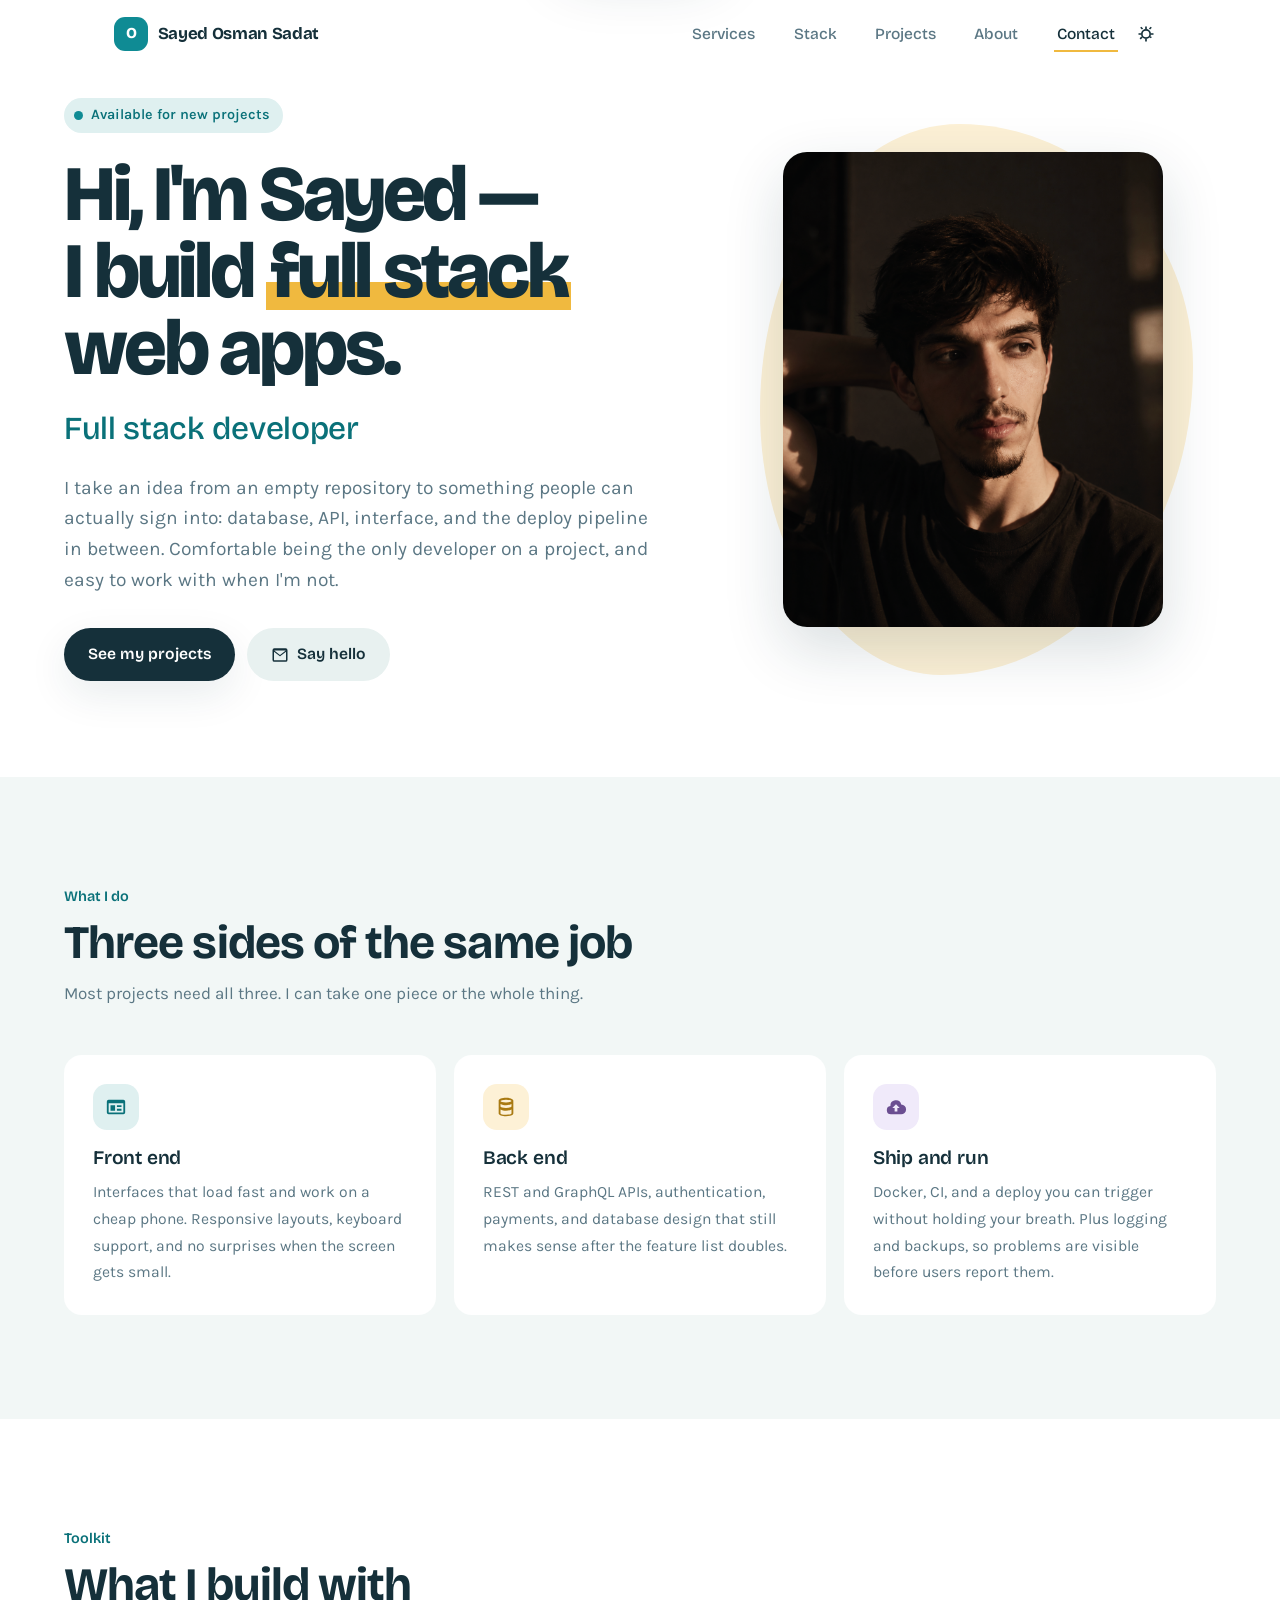
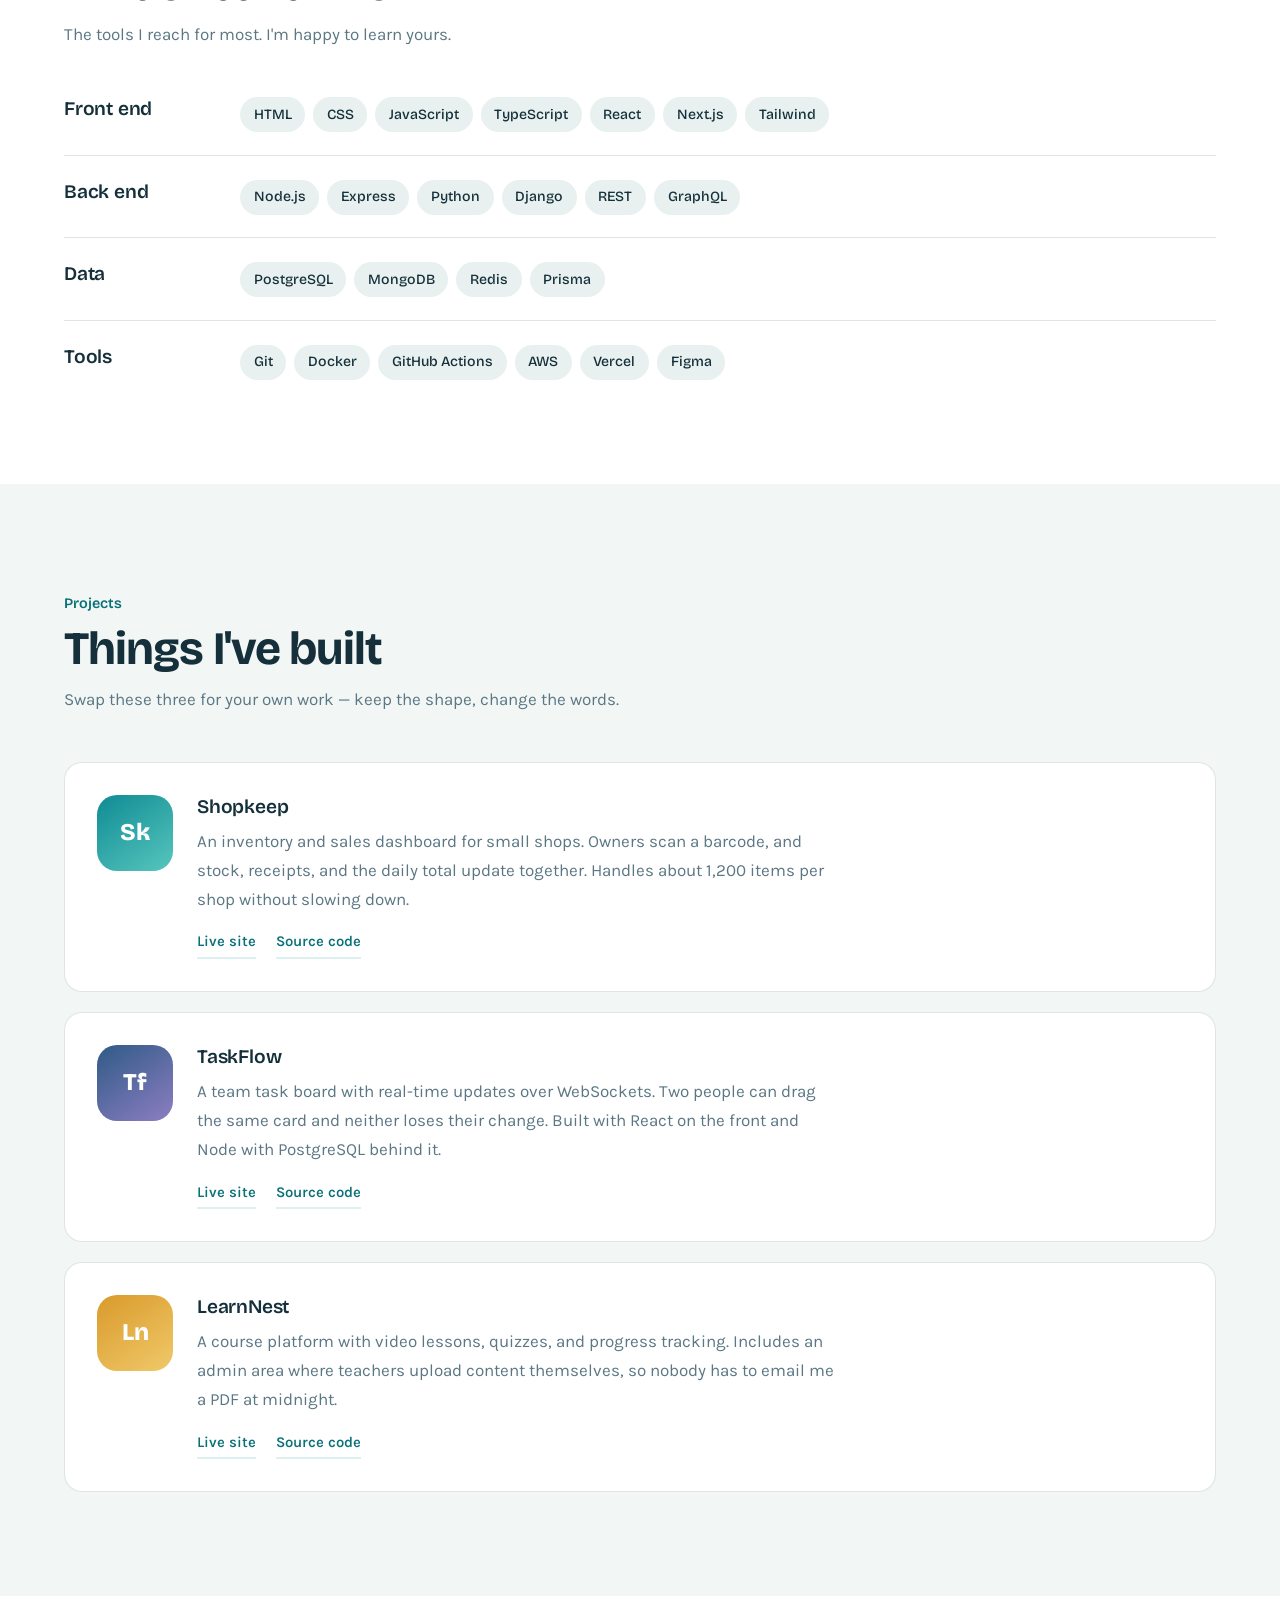
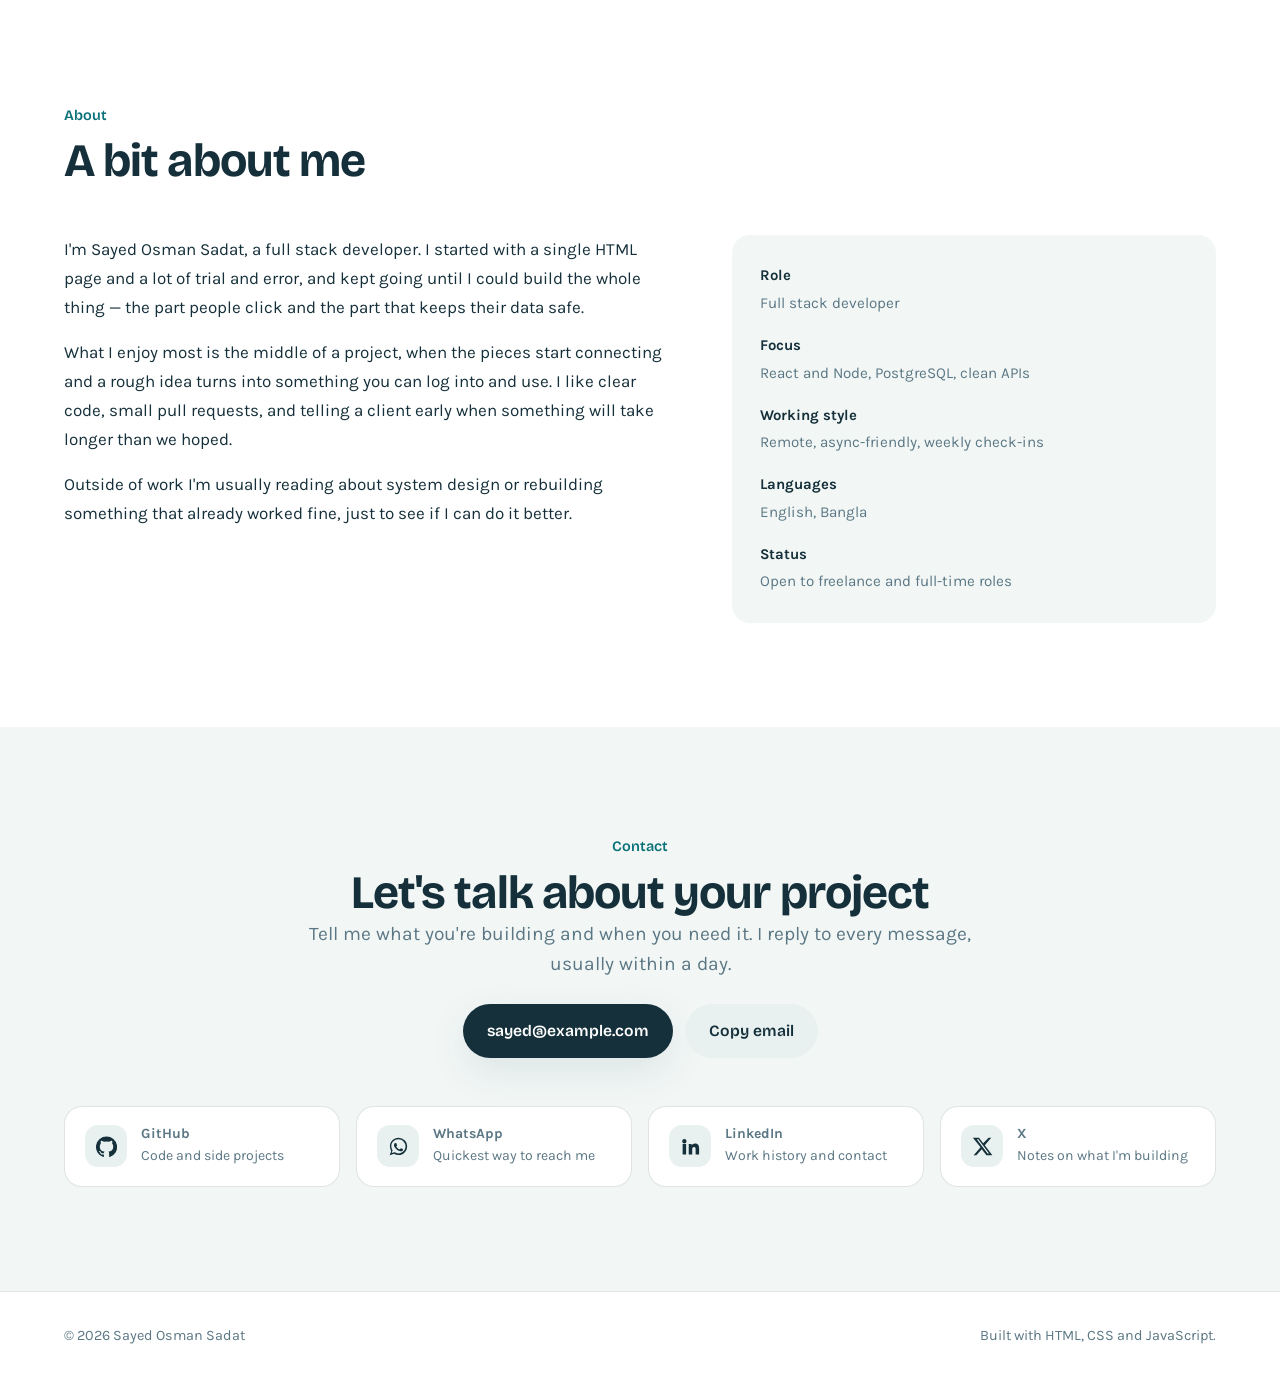
==== index.html @ edcd070e "Add files via upload" ====
<!DOCTYPE html>
<html lang="en">
<head>
<meta charset="utf-8">
<meta name="viewport" content="width=device-width, initial-scale=1, viewport-fit=cover">
<title>Sayed Osman Sadat — Full stack developer</title>
<meta name="description" content="Full stack developer building web apps end to end, from database to interface.">
<link rel="preconnect" href="https://fonts.googleapis.com">
<link rel="preconnect" href="https://fonts.gstatic.com" crossorigin>
<link href="https://fonts.googleapis.com/css2?family=Bricolage+Grotesque:opsz,wght@12..96,500;12..96,600;12..96,700;12..96,800&family=Karla:wght@400;500;600;700&display=swap" rel="stylesheet">
<link rel="stylesheet" href="main.css">
</head>
<body>

<a class="skip-link" href="#main">Skip to content</a>

<header id="site-header">
  <div class="bar">
    <a class="logo" href="#top">
      <span class="logo-mark" aria-hidden="true"> O </span>
      Sayed Osman Sadat
    </a>

    <div class="bar-right">
      <nav aria-label="Main">
        <ul class="nav-list" id="nav-list">
          <li><a href="#services">Services</a></li>
          <li><a href="#stack">Stack</a></li>
          <li><a href="#projects">Projects</a></li>
          <li><a href="#about">About</a></li>
          <li><a href="#contact">Contact</a></li>
        </ul>
      </nav>

      <button class="icon-btn" id="theme-btn" aria-label="Switch to dark mode" title="Switch theme">
        <svg viewBox="0 0 24 24" aria-hidden="true" id="theme-icon"><path d="M12 18a6 6 0 1 1 0-12 6 6 0 0 1 0 12Zm0-2a4 4 0 1 0 0-8 4 4 0 0 0 0 8Zm-1-13h2v3h-2V3Zm0 15h2v3h-2v-3ZM3 11h3v2H3v-2Zm15 0h3v2h-3v-2ZM5.0 4.6l1.4-1.4 2.1 2.1-1.4 1.4-2.1-2.1Zm10.5 10.5 1.4-1.4 2.1 2.1-1.4 1.4-2.1-2.1Zm2.1-11.9L19 4.6l-2.1 2.1-1.4-1.4 2.1-2.1ZM6.4 15.1l1.4 1.4-2.1 2.1-1.4-1.4 2.1-2.1Z"/></svg>
      </button>

      <button class="icon-btn nav-toggle" aria-expanded="false" aria-controls="nav-list" aria-label="Open menu">
        <span></span><span></span><span></span>
      </button>
    </div>
  </div>
</header>

<main id="main">

  <!-- Hero -->
  <section class="hero" id="top">
    <div class="hero-grid">
      <div>
        <p class="badge"><span class="pulse" aria-hidden="true"></span> Available for new projects</p>

        <h1>Hi, I'm Sayed —<br>I build <span class="underline">full stack</span> web apps.</h1>
        <p class="role">Full stack developer</p>

        <p class="lede">I take an idea from an empty repository to something people can actually sign into: database, API, interface, and the deploy pipeline in between. Comfortable being the only developer on a project, and easy to work with when I'm not.</p>

        <div class="hero-actions">
          <a class="btn btn-solid" href="#projects">See my projects</a>
          <a class="btn btn-soft" href="mailto:sayed@example.com">
            <svg viewBox="0 0 24 24" aria-hidden="true"><path d="M2 5.5A2.5 2.5 0 0 1 4.5 3h15A2.5 2.5 0 0 1 22 5.5v13a2.5 2.5 0 0 1-2.5 2.5h-15A2.5 2.5 0 0 1 2 18.5v-13Zm2.3.5 7.7 5.9L19.7 6H4.3ZM20 7.6l-7.4 5.7a1 1 0 0 1-1.2 0L4 7.6V18.5c0 .28.22.5.5.5h15a.5.5 0 0 0 .5-.5V7.6Z"/></svg>
            Say hello
          </a>
        </div>

      </div>

      <div class="photo-slot">
        <div class="photo-frame">
          <img id="photo-img"  alt="Sayed Osman Sadat" src="IMG_20260812_203601.png">
          <div class="photo-empty" id="photo-empty">
            <svg viewBox="0 0 24 24" aria-hidden="true"><path d="M9 3h6l1.2 2H20a2 2 0 0 1 2 2v11a2 2 0 0 1-2 2H4a2 2 0 0 1-2-2V7a2 2 0 0 1 2-2h3.8L9 3Zm3 5a5 5 0 1 0 0 10 5 5 0 0 0 0-10Zm0 2a3 3 0 1 1 0 6 3 3 0 0 1 0-6Z"/></svg>
            <button class="btn-mini" id="photo-pick" type="button">Try a photo</button>
          </div>
          <input type="file" id="photo-input" accept="image/*">
        </div>
      </div>
    </div>
  </section>

  <!-- Services -->
  <section class="section section-tint" id="services">
    <div class="section-head">
      <span class="label">What I do</span>
      <h2>Three sides of the same job</h2>
      <p>Most projects need all three. I can take one piece or the whole thing.</p>
    </div>

    <div class="wrap cards">
      <article class="card">
        <div class="card-icon i-teal" aria-hidden="true">
          <svg viewBox="0 0 24 24"><path d="M4 4h16a2 2 0 0 1 2 2v12a2 2 0 0 1-2 2H4a2 2 0 0 1-2-2V6a2 2 0 0 1 2-2Zm0 4v10h16V8H4Zm2 2h5v6H6v-6Zm7 0h5v2h-5v-2Zm0 4h5v2h-5v-2Z"/></svg>
        </div>
        <h3>Front end</h3>
        <p>Interfaces that load fast and work on a cheap phone. Responsive layouts, keyboard support, and no surprises when the screen gets small.</p>
      </article>

      <article class="card">
        <div class="card-icon i-sun" aria-hidden="true">
          <svg viewBox="0 0 24 24"><path d="M12 2c4.4 0 8 1.34 8 3v14c0 1.66-3.6 3-8 3s-8-1.34-8-3V5c0-1.66 3.6-3 8-3Zm6 6.6c-1.6.86-3.9 1.4-6 1.4s-4.4-.54-6-1.4v2.9c0 .55 2.4 1.5 6 1.5s6-.95 6-1.5V8.6Zm0 6c-1.6.86-3.9 1.4-6 1.4s-4.4-.54-6-1.4V19c0 .55 2.4 1.5 6 1.5s6-.95 6-1.5v-4.4ZM12 4C8.4 4 6 4.95 6 5.5S8.4 7 12 7s6-.95 6-1.5S15.6 4 12 4Z"/></svg>
        </div>
        <h3>Back end</h3>
        <p>REST and GraphQL APIs, authentication, payments, and database design that still makes sense after the feature list doubles.</p>
      </article>

      <article class="card">
        <div class="card-icon i-lilac" aria-hidden="true">
          <svg viewBox="0 0 24 24"><path d="M6.5 20a4.5 4.5 0 0 1-.6-8.96A6 6 0 0 1 17.7 9.2 4.4 4.4 0 0 1 17.5 20h-11Zm5.5-11-4 4h2.5v4h3v-4H16l-4-4Z"/></svg>
        </div>
        <h3>Ship and run</h3>
        <p>Docker, CI, and a deploy you can trigger without holding your breath. Plus logging and backups, so problems are visible before users report them.</p>
      </article>
    </div>
  </section>

  <!-- Stack -->
  <section class="section" id="stack">
    <div class="section-head">
      <span class="label">Toolkit</span>
      <h2>What I build with</h2>
      <p>The tools I reach for most. I'm happy to learn yours.</p>
    </div>

    <div class="stack">
      <div class="stack-row">
        <h3>Front end</h3>
        <ul class="chips">
          <li class="chip">HTML</li><li class="chip">CSS</li><li class="chip">JavaScript</li>
          <li class="chip">TypeScript</li><li class="chip">React</li><li class="chip">Next.js</li>
          <li class="chip">Tailwind</li>
        </ul>
      </div>
      <div class="stack-row">
        <h3>Back end</h3>
        <ul class="chips">
          <li class="chip">Node.js</li><li class="chip">Express</li><li class="chip">Python</li>
          <li class="chip">Django</li><li class="chip">REST</li><li class="chip">GraphQL</li>
        </ul>
      </div>
      <div class="stack-row">
        <h3>Data</h3>
        <ul class="chips">
          <li class="chip">PostgreSQL</li><li class="chip">MongoDB</li><li class="chip">Redis</li>
          <li class="chip">Prisma</li>
        </ul>
      </div>
      <div class="stack-row">
        <h3>Tools</h3>
        <ul class="chips">
          <li class="chip">Git</li><li class="chip">Docker</li><li class="chip">GitHub Actions</li>
          <li class="chip">AWS</li><li class="chip">Vercel</li><li class="chip">Figma</li>
        </ul>
      </div>
    </div>
  </section>

  <!-- Projects -->
  <section class="section section-tint" id="projects">
    <div class="section-head">
      <span class="label">Projects</span>
      <h2>Things I've built</h2>
      <p>Swap these three for your own work — keep the shape, change the words.</p>
    </div>

    <div class="projects">
      <article class="project">
        <div class="project-mark m-1" aria-hidden="true">Sk</div>
        <div>
          <h3>Shopkeep</h3>
          <p>An inventory and sales dashboard for small shops. Owners scan a barcode, and stock, receipts, and the daily total update together. Handles about 1,200 items per shop without slowing down.</p>
          <div class="project-links">
            <a href="#">Live site</a>
            <a href="#">Source code</a>
          </div>
        </div>
      </article>

      <article class="project">
        <div class="project-mark m-2" aria-hidden="true">Tf</div>
        <div>
          <h3>TaskFlow</h3>
          <p>A team task board with real-time updates over WebSockets. Two people can drag the same card and neither loses their change. Built with React on the front and Node with PostgreSQL behind it.</p>
          <div class="project-links">
            <a href="#">Live site</a>
            <a href="#">Source code</a>
          </div>
        </div>
      </article>

      <article class="project">
        <div class="project-mark m-3" aria-hidden="true">Ln</div>
        <div>
          <h3>LearnNest</h3>
          <p>A course platform with video lessons, quizzes, and progress tracking. Includes an admin area where teachers upload content themselves, so nobody has to email me a PDF at midnight.</p>
          <div class="project-links">
            <a href="#">Live site</a>
            <a href="#">Source code</a>
          </div>
        </div>
      </article>
    </div>
  </section>

  <!-- About -->
  <section class="section" id="about">
    <div class="section-head">
      <span class="label">About</span>
      <h2>A bit about me</h2>
    </div>

    <div class="about-grid">
      <div class="about-text">
        <p>I'm Sayed Osman Sadat, a full stack developer. I started with a single HTML page and a lot of trial and error, and kept going until I could build the whole thing — the part people click and the part that keeps their data safe.</p>
        <p>What I enjoy most is the middle of a project, when the pieces start connecting and a rough idea turns into something you can log into and use. I like clear code, small pull requests, and telling a client early when something will take longer than we hoped.</p>
        <p>Outside of work I'm usually reading about system design or rebuilding something that already worked fine, just to see if I can do it better.</p>
      </div>

      <dl class="facts">
        <div class="fact"><dt>Role</dt><dd>Full stack developer</dd></div>
        <div class="fact"><dt>Focus</dt><dd>React and Node, PostgreSQL, clean APIs</dd></div>
        <div class="fact"><dt>Working style</dt><dd>Remote, async-friendly, weekly check-ins</dd></div>
        <div class="fact"><dt>Languages</dt><dd>English, Bangla</dd></div>
        <div class="fact"><dt>Status</dt><dd>Open to freelance and full-time roles</dd></div>
      </dl>
    </div>
  </section>

  <!-- Contact -->
  <section class="section section-tint" id="contact">
    <div class="contact-head">
      <span class="label">Contact</span>
      <h2>Let's talk about your project</h2>
      <p class="lede">Tell me what you're building and when you need it. I reply to every message, usually within a day.</p>
      <div class="mail-row">
        <a class="btn btn-solid" href="mailto:sayed@example.com">sayed@example.com</a>
        <button class="btn btn-soft" id="copy-mail" type="button" data-mail="sayed@example.com">Copy email</button>
      </div>
    </div>

    <div class="links">
      <a class="link-card" href="https://github.com/your-username">
        <span class="ico" aria-hidden="true">
          <svg viewBox="0 0 24 24"><path d="M12 .5a12 12 0 0 0-3.79 23.4c.6.1.82-.26.82-.58v-2.2c-3.34.73-4.04-1.42-4.04-1.42-.55-1.4-1.34-1.77-1.34-1.77-1.09-.75.08-.73.08-.73 1.2.08 1.84 1.24 1.84 1.24 1.07 1.84 2.81 1.3 3.5 1 .1-.78.42-1.31.76-1.61-2.67-.3-5.47-1.34-5.47-5.96 0-1.31.47-2.39 1.24-3.23-.13-.3-.54-1.53.12-3.18 0 0 1-.32 3.3 1.23a11.4 11.4 0 0 1 6 0c2.29-1.55 3.3-1.23 3.3-1.23.66 1.65.25 2.88.12 3.18.77.84 1.23 1.92 1.23 3.23 0 4.63-2.8 5.65-5.48 5.95.43.37.82 1.1.82 2.22v3.29c0 .32.21.7.83.58A12 12 0 0 0 12 .5Z"/></svg>
        </span>
        <span><strong>GitHub</strong><span>Code and side projects</span></span>
      </a>

      <a class="link-card" href="https://wa.me/8801000000000">
        <span class="ico" aria-hidden="true">
          <svg viewBox="0 0 24 24"><path d="M12.04 2C6.6 2 2.2 6.4 2.2 11.83c0 1.94.53 3.75 1.45 5.31L2 22l4.99-1.6a9.9 9.9 0 0 0 5.05 1.38h.01c5.43 0 9.84-4.4 9.84-9.83 0-2.63-1.03-5.1-2.89-6.96A9.78 9.78 0 0 0 12.04 2Zm0 1.8c2.14 0 4.15.84 5.67 2.35a7.96 7.96 0 0 1 2.35 5.68c0 4.45-3.62 8.06-8.07 8.06a8.1 8.1 0 0 1-4.3-1.24l-.31-.19-3.16 1.01 1.03-3.08-.2-.32a8 8 0 0 1-1.25-4.24c0-4.45 3.62-8.03 8.24-8.03Zm-3.6 4.3c-.17 0-.44.06-.68.31-.23.25-.9.88-.9 2.13s.92 2.47 1.05 2.64c.13.17 1.8 2.75 4.38 3.76 2.14.84 2.58.67 3.04.63.46-.04 1.5-.61 1.71-1.2.21-.59.21-1.1.15-1.2-.06-.11-.23-.17-.48-.3-.25-.12-1.5-.74-1.73-.82-.23-.09-.4-.13-.57.12-.17.25-.65.82-.8.99-.14.17-.29.19-.54.06-.25-.12-1.07-.39-2.03-1.25-.75-.67-1.26-1.5-1.4-1.75-.15-.25-.02-.38.11-.5.11-.11.25-.29.38-.44.12-.15.16-.25.25-.42.08-.17.04-.31-.02-.44-.06-.12-.56-1.37-.77-1.87-.2-.49-.4-.42-.55-.43h-.6Z"/></svg>
        </span>
        <span><strong>WhatsApp</strong><span>Quickest way to reach me</span></span>
      </a>

      <a class="link-card" href="https://linkedin.com/in/your-username">
        <span class="ico" aria-hidden="true">
          <svg viewBox="0 0 24 24"><path d="M4.98 3.5a2.5 2.5 0 1 1 0 5 2.5 2.5 0 0 1 0-5ZM3 9h4v12H3V9Zm6.5 0h3.8v1.64h.05a4.17 4.17 0 0 1 3.75-2.06c4 0 4.74 2.63 4.74 6.05V21h-4v-5.4c0-1.29-.02-2.95-1.8-2.95-1.8 0-2.07 1.4-2.07 2.85V21h-4V9Z"/></svg>
        </span>
        <span><strong>LinkedIn</strong><span>Work history and contact</span></span>
      </a>

      <a class="link-card" href="https://x.com/your-username">
        <span class="ico" aria-hidden="true">
          <svg viewBox="0 0 24 24"><path d="M18.9 2H22l-7.4 8.45L23.3 22h-6.8l-5.32-6.96L4.98 22H1.86l7.92-9.05L1 2h6.97l4.81 6.36L18.9 2Zm-1.1 18.1h1.72L7.28 3.8H5.44l12.36 16.3Z"/></svg>
        </span>
        <span><strong>X</strong><span>Notes on what I'm building</span></span>
      </a>
    </div>
  </section>

</main>

<footer>
  <div class="foot-inner">
    <p>© <span id="year">2026</span> Sayed Osman Sadat</p>
    <p>Built with HTML, CSS and JavaScript.</p>
  </div>
</footer>

<script>
(function () {
  'use strict';

  /* Year */
  document.getElementById('year').textContent = new Date().getFullYear();

  /* Mobile menu */
  var toggle = document.querySelector('.nav-toggle');
  var list = document.getElementById('nav-list');

  toggle.addEventListener('click', function () {
    var open = list.classList.toggle('is-open');
    toggle.setAttribute('aria-expanded', String(open));
    toggle.setAttribute('aria-label', open ? 'Close menu' : 'Open menu');
  });

  list.addEventListener('click', function (e) {
    if (e.target.closest('a')) {
      list.classList.remove('is-open');
      toggle.setAttribute('aria-expanded', 'false');
      toggle.setAttribute('aria-label', 'Open menu');
    }
  });

  /* Header shadow on scroll */
  var header = document.getElementById('site-header');
  var onScroll = function () {
    header.classList.toggle('is-stuck', window.scrollY > 10);
  };
  onScroll();
  window.addEventListener('scroll', onScroll, { passive: true });

  /* Highlight the section in view */
  var links = Array.prototype.slice.call(list.querySelectorAll('a'));
  var targets = links
    .map(function (a) { return document.querySelector(a.getAttribute('href')); })
    .filter(Boolean);

  if ('IntersectionObserver' in window) {
    var io = new IntersectionObserver(function (entries) {
      entries.forEach(function (entry) {
        if (!entry.isIntersecting) return;
        links.forEach(function (a) {
          if (a.getAttribute('href') === '#' + entry.target.id) {
            a.setAttribute('aria-current', 'true');
          } else {
            a.removeAttribute('aria-current');
          }
        });
      });
    }, { rootMargin: '-45% 0px -50% 0px' });
    targets.forEach(function (t) { io.observe(t); });
  }

  /* Light / dark toggle */
  var themeBtn = document.getElementById('theme-btn');
  var sunPath = document.querySelector('#theme-icon path').getAttribute('d');
  var moonPath = 'M12.3 22a10 10 0 0 1-1.1-19.94c.85-.1 1.4.9.92 1.6a7.5 7.5 0 0 0 9.5 11.02c.77-.36 1.6.33 1.34 1.14A10 10 0 0 1 12.3 22Z';

  function paint(mode) {
    document.documentElement.setAttribute('data-theme', mode);
    var dark = mode === 'dark';
    document.querySelector('#theme-icon path').setAttribute('d', dark ? moonPath : sunPath);
    themeBtn.setAttribute('aria-label', dark ? 'Switch to light mode' : 'Switch to dark mode');
  }

  var saved = null;
  try { saved = localStorage.getItem('theme'); } catch (err) { saved = null; }
  var startsDark = saved
    ? saved === 'dark'
    : window.matchMedia('(prefers-color-scheme: dark)').matches;
  paint(startsDark ? 'dark' : 'light');

  themeBtn.addEventListener('click', function () {
    var next = document.documentElement.getAttribute('data-theme') === 'dark' ? 'light' : 'dark';
    paint(next);
    try { localStorage.setItem('theme', next); } catch (err) {}
  });

  /* Photo preview — lets you see your own picture in place before you swap the file in */
  var pick = document.getElementById('photo-pick');
  var input = document.getElementById('photo-input');
  var img = document.getElementById('photo-img');
  var empty = document.getElementById('photo-empty');

  pick.addEventListener('click', function () { input.click(); });

  input.addEventListener('change', function () {
    var file = input.files && input.files[0];
    if (!file) return;
    var reader = new FileReader();
    reader.onload = function () {
      img.src = reader.result;
      img.hidden = false;
      empty.hidden = true;
    };
    reader.readAsDataURL(file);
  });

  if (img.getAttribute('src')) {
    img.hidden = false;
    empty.hidden = true;
  }

  /* Copy email */
  var copyBtn = document.getElementById('copy-mail');
  copyBtn.addEventListener('click', function () {
    var mail = copyBtn.dataset.mail;
    var done = function () {
      copyBtn.textContent = 'Copied';
      setTimeout(function () { copyBtn.textContent = 'Copy email'; }, 1800);
    };
    if (navigator.clipboard && navigator.clipboard.writeText) {
      navigator.clipboard.writeText(mail).then(done, function () {
        copyBtn.textContent = 'Press and hold to copy';
      });
    } else {
      copyBtn.textContent = mail;
    }
  });
})();
</script>

</body>
</html>
---- main.css ----
/* ==========================================================================
   Sayed Osman Sadat — portfolio stylesheet
   Clean, friendly, light-first. Teal + sun-yellow on soft mint paper.
   ========================================================================== */

/* --- Tokens ------------------------------------------------------------- */

:root {
  box-sizing: border-box;
  padding-top: env(safe-area-inset-top, 0px);
  padding-bottom: env(safe-area-inset-bottom, 0px);
  color-scheme: light;

  --paper: #ffffff;
  --surface: #f2f7f6;
  --surface-2: #e8f1f0;
  --ink: #15303a;
  --ink-soft: #5b7784;
  --teal: #0f8b94;
  --teal-strong: #0a7179;
  --teal-tint: #dff0f0;
  --sun: #f0b93f;
  --sun-tint: #fdf1d6;
  --lilac: #c9b3e6;
  --lilac-tint: #f0eafa;
  --line: rgba(21, 48, 58, 0.13);
  --shadow: 0 14px 40px rgba(16, 50, 62, 0.09);
  --shadow-lift: 0 22px 60px rgba(16, 50, 62, 0.16);
  --radius: 18px;

  --step-0: 1.0625rem;
  --step-1: 1.2rem;
  --step-2: clamp(1.45rem, 1.15rem + 1.3vw, 2rem);
  --step-3: clamp(1.9rem, 1.4rem + 2.4vw, 2.9rem);
  --step-4: clamp(2.6rem, 1.7rem + 5vw, 4.9rem);

  --gutter: clamp(1.15rem, 5vw, 4.5rem);
  --max: 1180px;
}

@media (prefers-color-scheme: dark) {
  :root:not([data-theme="light"]) {
    color-scheme: dark;
    --paper: #0f1e25;
    --surface: #14272f;
    --surface-2: #1a323c;
    --ink: #e9f2f3;
    --ink-soft: #9cb4bd;
    --teal: #4ec5cb;
    --teal-strong: #76d7db;
    --teal-tint: rgba(78, 197, 203, 0.14);
    --sun: #f2c65e;
    --sun-tint: rgba(242, 198, 94, 0.14);
    --lilac: #cbb5e8;
    --lilac-tint: rgba(203, 181, 232, 0.14);
    --line: rgba(233, 242, 243, 0.15);
    --shadow: 0 14px 40px rgba(0, 0, 0, 0.4);
    --shadow-lift: 0 22px 60px rgba(0, 0, 0, 0.5);
  }
}

:root[data-theme="dark"] {
  color-scheme: dark;
  --paper: #0f1e25;
  --surface: #14272f;
  --surface-2: #1a323c;
  --ink: #e9f2f3;
  --ink-soft: #9cb4bd;
  --teal: #4ec5cb;
  --teal-strong: #76d7db;
  --teal-tint: rgba(78, 197, 203, 0.14);
  --sun: #f2c65e;
  --sun-tint: rgba(242, 198, 94, 0.14);
  --lilac: #cbb5e8;
  --lilac-tint: rgba(203, 181, 232, 0.14);
  --line: rgba(233, 242, 243, 0.15);
  --shadow: 0 14px 40px rgba(0, 0, 0, 0.4);
  --shadow-lift: 0 22px 60px rgba(0, 0, 0, 0.5);
}

/* --- Base --------------------------------------------------------------- */

*, *::before, *::after { margin: 0; padding: 0; box-sizing: inherit; }

html {
  scroll-behavior: smooth;
  scroll-padding-top: calc(6rem + env(safe-area-inset-top, 0px));
  -webkit-text-size-adjust: 100%;
}

body {
  min-height: 100%;
  overflow-x: hidden;
  background: var(--paper);
  color: var(--ink);
  font-family: "Karla", system-ui, -apple-system, "Segoe UI", sans-serif;
  font-size: var(--step-0);
  line-height: 1.7;
  -webkit-font-smoothing: antialiased;
}

img { max-width: 100%; display: block; }
a { color: inherit; text-decoration: none; }
ul, ol { list-style: none; }
button { font: inherit; color: inherit; background: none; border: none; cursor: pointer; }

:focus-visible {
  outline: 3px solid var(--teal);
  outline-offset: 3px;
  border-radius: 6px;
}

h1, h2, h3, .logo, .btn, .chip, .nav-list, .stat-num, .label {
  font-family: "Bricolage Grotesque", system-ui, sans-serif;
}

h2 {
  font-size: var(--step-3);
  font-weight: 700;
  line-height: 1.1;
  letter-spacing: -0.02em;
}

h3 {
  font-size: var(--step-1);
  font-weight: 600;
  line-height: 1.3;
  letter-spacing: -0.01em;
}

p { max-width: 64ch; }

.lede { font-size: var(--step-1); color: var(--ink-soft); line-height: 1.6; }

.wrap { max-width: var(--max); margin-inline: auto; }

.skip-link {
  position: absolute;
  left: 50%;
  top: 0.5rem;
  transform: translate(-50%, -200%);
  z-index: 200;
  background: var(--paper);
  padding: 0.7rem 1.2rem;
  border-radius: 999px;
  box-shadow: var(--shadow-lift);
  font-weight: 600;
}
.skip-link:focus-visible { transform: translate(-50%, 0); }

/* --- Header ------------------------------------------------------------- */

header {
  position: sticky;
  top: 0;
  z-index: 100;
  background: color-mix(in srgb, var(--paper) 88%, transparent);
  backdrop-filter: blur(12px);
  -webkit-backdrop-filter: blur(12px);
  border-bottom: 1px solid transparent;
  transition: border-color 0.3s ease, box-shadow 0.3s ease;
  padding-top: env(safe-area-inset-top, 0px);
}

header.is-stuck {
  border-bottom-color: var(--line);
  box-shadow: 0 6px 24px rgba(16, 50, 62, 0.06);
}

.bar {
  max-width: var(--max);
  margin-inline: auto;
  padding: 0.9rem var(--gutter);
  display: flex;
  align-items: center;
  justify-content: space-between;
  gap: 1rem;
}

.logo {
  display: inline-flex;
  align-items: center;
  gap: 0.6rem;
  font-weight: 700;
  font-size: 1.05rem;
  letter-spacing: -0.02em;
}

.logo-mark {
  width: 34px;
  height: 34px;
  border-radius: 11px;
  display: grid;
  place-items: center;
  background: var(--teal);
  color: #fff;
  font-weight: 800;
  font-size: 0.95rem;
}

.bar-right { display: flex; align-items: center; gap: 0.5rem; }

.nav-list {
  display: flex;
  align-items: center;
  gap: clamp(0.9rem, 2.5vw, 2rem);
  font-weight: 500;
  font-size: 0.97rem;
}

.nav-list a {
  padding: 0.4rem 0.2rem;
  color: var(--ink-soft);
  border-bottom: 2px solid transparent;
  transition: color 0.25s ease, border-color 0.25s ease;
}

.nav-list a:hover { color: var(--ink); }
.nav-list a[aria-current="true"] { color: var(--ink); border-bottom-color: var(--sun); }

.icon-btn {
  width: 40px;
  height: 40px;
  display: grid;
  place-items: center;
  border-radius: 12px;
  color: var(--ink);
  transition: background 0.25s ease;
}
.icon-btn:hover { background: var(--surface-2); }
.icon-btn svg { width: 20px; height: 20px; fill: currentColor; }

.nav-toggle { display: none; }
.nav-toggle span {
  display: block;
  width: 20px;
  height: 2px;
  border-radius: 2px;
  background: currentColor;
}
.nav-toggle span + span { margin-top: 5px; }

/* --- Hero --------------------------------------------------------------- */

.hero {
  padding: clamp(2.5rem, 7vw, 5.5rem) var(--gutter) clamp(3rem, 8vw, 6rem);
  margin-top: -60px;
}

.hero-grid {
  max-width: var(--max);
  margin-inline: auto;
  display: grid;
  grid-template-columns: minmax(0, 1.1fr) minmax(0, 0.9fr);
  gap: clamp(2rem, 6vw, 4.5rem);
  align-items: center;
}

.badge {
  display: inline-flex;
  align-items: center;
  gap: 0.5rem;
  padding: 0.35rem 0.85rem 0.35rem 0.6rem;
  border-radius: 999px;
  background: var(--teal-tint);
  color: var(--teal-strong);
  font-size: 0.9rem;
  font-weight: 600;
  margin-bottom: 1.4rem;
}

.pulse {
  width: 9px;
  height: 9px;
  border-radius: 50%;
  background: var(--teal);
  box-shadow: 0 0 0 0 color-mix(in srgb, var(--teal) 60%, transparent);
  animation: pulse 2.6s ease-out infinite;
}

@keyframes pulse {
  0%   { box-shadow: 0 0 0 0 color-mix(in srgb, var(--teal) 55%, transparent); }
  70%  { box-shadow: 0 0 0 9px rgba(0, 0, 0, 0); }
  100% { box-shadow: 0 0 0 0 rgba(0, 0, 0, 0); }
}

.hero h1 {
  font-size: var(--step-4);
  font-weight: 800;
  line-height: 0.98;
  letter-spacing: -0.04em;
  margin-bottom: 1rem;
}

.hero h1 .underline {
  background: linear-gradient(transparent 62%, var(--sun) 62%, var(--sun) 92%, transparent 92%);
  padding-inline: 0.05em;
}

.role {
  font-size: var(--step-2);
  font-weight: 500;
  color: var(--teal-strong);
  margin-bottom: 1rem;
  font-family: "Bricolage Grotesque", sans-serif;
  letter-spacing: -0.01em;
}

.hero-actions {
  display: flex;
  flex-wrap: wrap;
  gap: 0.75rem;
  margin-top: 2rem;
}

.btn {
  display: inline-flex;
  align-items: center;
  gap: 0.5rem;
  padding: 0.85rem 1.5rem;
  border-radius: 999px;
  font-weight: 600;
  font-size: 0.98rem;
  transition: transform 0.2s ease, background 0.25s ease, color 0.25s ease, box-shadow 0.25s ease;
}
.btn svg { width: 18px; height: 18px; fill: currentColor; }

.btn-solid {
  background: var(--ink);
  color: var(--paper);
  box-shadow: var(--shadow);
}
.btn-solid:hover { background: var(--teal-strong); color: #fff; transform: translateY(-2px); }

.btn-soft {
  background: var(--surface-2);
  color: var(--ink);
}
.btn-soft:hover { background: var(--sun-tint); transform: translateY(-2px); }

/* Photo */

.photo-slot { position: relative; justify-self: center; width: min(100%, 380px); }

.photo-slot::before {
  content: "";
  position: absolute;
  inset: -6% -8% -10% -6%;
  background: var(--sun-tint);
  border-radius: 46% 54% 58% 42% / 52% 44% 56% 48%;
  z-index: 0;
  animation: blob 16s ease-in-out infinite;
}

@keyframes blob {
  0%, 100% { border-radius: 46% 54% 58% 42% / 52% 44% 56% 48%; }
  50%      { border-radius: 58% 42% 44% 56% / 44% 56% 44% 56%; }
}

.photo-frame {
  position: relative;
  z-index: 1;
  aspect-ratio: 4 / 5;
  border-radius: 24px;
  overflow: hidden;
  background: var(--surface-2);
  box-shadow: var(--shadow-lift);
  display: grid;
  place-items: center;
}

.photo-frame img { width: 100%; height: 100%; object-fit: cover; }

.photo-empty {
  display: grid;
  justify-items: center;
  gap: 0.6rem;
  padding: 1.5rem;
  text-align: center;
  color: var(--ink-soft);
}
.photo-empty svg { width: 42px; height: 42px; fill: currentColor; opacity: 0.55; }
.photo-empty p { font-size: 0.93rem; max-width: 22ch; }

.btn-mini {
  padding: 0.5rem 1rem;
  border-radius: 999px;
  background: var(--paper);
  color: var(--ink);
  font-weight: 600;
  font-size: 0.88rem;
  box-shadow: var(--shadow);
  transition: transform 0.2s ease;
}
.btn-mini:hover { transform: translateY(-2px); }

.photo-note { margin-top: 0.9rem; font-size: 0.85rem; color: var(--ink-soft); text-align: center; }

.stats {
  display: flex;
  flex-wrap: wrap;
  gap: clamp(1.5rem, 4vw, 3rem);
  margin-top: 2.5rem;
  padding-top: 1.75rem;
  border-top: 1px solid var(--line);
}
.stat-num { display: block; font-size: 1.7rem; font-weight: 800; letter-spacing: -0.03em; }
.stats p { font-size: 0.9rem; color: var(--ink-soft); line-height: 1.4; }

/* --- Sections ----------------------------------------------------------- */

.section { padding: clamp(3.5rem, 9vw, 6.5rem) var(--gutter);}
.section-tint { background: var(--surface); }

.section-head {
  max-width: var(--max);
  margin: 0 auto clamp(2rem, 5vw, 3rem);
}
.section-head p { color: var(--ink-soft); margin-top: 0.6rem; }

.label {
  display: inline-block;
  font-size: 0.9rem;
  font-weight: 600;
  color: var(--teal-strong);
  margin-bottom: 0.5rem;
}

/* Services */

.cards {
  display: grid;
  grid-template-columns: repeat(auto-fit, minmax(255px, 1fr));
  gap: 1.1rem;
}

.card {
  padding: 1.75rem;
  border-radius: var(--radius);
  background: var(--paper);
  border: 1px solid var(--line);
}
.section-tint .card { border-color: transparent; }

.card-icon {
  width: 46px;
  height: 46px;
  border-radius: 14px;
  display: grid;
  place-items: center;
  margin-bottom: 1rem;
}
.card-icon svg { width: 22px; height: 22px; fill: currentColor; }
.i-teal  { background: var(--teal-tint);  color: var(--teal-strong); }
.i-sun   { background: var(--sun-tint);   color: #a97a12; }
.i-lilac { background: var(--lilac-tint); color: #6b4e91; }

:root[data-theme="dark"] .i-sun,
:root[data-theme="dark"] .i-lilac { color: var(--ink); }
@media (prefers-color-scheme: dark) {
  :root:not([data-theme="light"]) .i-sun,
  :root:not([data-theme="light"]) .i-lilac { color: var(--ink); }
}

.card p { margin-top: 0.5rem; color: var(--ink-soft); font-size: 0.98rem; }

/* Stack */

.stack { display: grid; gap: 1.5rem; max-width: var(--max); margin-inline: auto; }
.stack-row {
  display: grid;
  grid-template-columns: 9.5rem minmax(0, 1fr);
  gap: 1rem 1.5rem;
  align-items: start;
  padding-bottom: 1.4rem;
  border-bottom: 1px solid var(--line);
}
.stack-row:last-child { border-bottom: none; padding-bottom: 0; }

.chips { display: flex; flex-wrap: wrap; gap: 0.5rem; }
.chip {
  padding: 0.35rem 0.85rem;
  border-radius: 999px;
  background: var(--surface-2);
  font-size: 0.88rem;
  font-weight: 500;
  transition: background 0.25s ease, transform 0.2s ease;
}
.chip:hover { background: var(--teal-tint); transform: translateY(-2px); }

/* Projects */

.projects { display: grid; gap: 1.25rem; max-width: var(--max); margin-inline: auto; }

.project {
  display: grid;
  grid-template-columns: 76px minmax(0, 1fr);
  gap: 1.5rem;
  padding: clamp(1.25rem, 3vw, 2rem);
  border-radius: var(--radius);
  background: var(--paper);
  border: 1px solid var(--line);
  transition: transform 0.25s ease, box-shadow 0.25s ease;
}
.project:hover { transform: translateY(-3px); box-shadow: var(--shadow); }

.project-mark {
  width: 76px;
  height: 76px;
  border-radius: 20px;
  display: grid;
  place-items: center;
  color: #fff;
  font-family: "Bricolage Grotesque", sans-serif;
  font-weight: 800;
  font-size: 1.5rem;
}
.m-1 { background: linear-gradient(145deg, #0f8b94, #57c6bd); }
.m-2 { background: linear-gradient(145deg, #2f5a86, #8d7ec2); }
.m-3 { background: linear-gradient(145deg, #d99a2b, #f0c96a); }

.project p { margin-top: 0.45rem; color: var(--ink-soft); }

.project-links { display: flex; flex-wrap: wrap; gap: 1.25rem; margin-top: 1rem; }
.project-links a {
  font-weight: 600;
  font-size: 0.93rem;
  color: var(--teal-strong);
  border-bottom: 2px solid var(--teal-tint);
  padding-bottom: 2px;
  transition: border-color 0.25s ease;
}
.project-links a:hover { border-bottom-color: var(--teal); }

/* About */

.about-grid {
  max-width: var(--max);
  margin-inline: auto;
  display: grid;
  grid-template-columns: minmax(0, 1.25fr) minmax(0, 1fr);
  gap: clamp(2rem, 6vw, 4rem);
  align-items: start;
}
.about-text p + p { margin-top: 1rem; }

.facts {
  display: grid;
  gap: 1rem;
  padding: 1.75rem;
  border-radius: var(--radius);
  background: var(--surface);
}
.section-tint .facts { background: var(--paper); }
.fact { display: grid; gap: 0.15rem; }
.fact dt { font-weight: 700; font-size: 0.93rem; }
.fact dd { color: var(--ink-soft); font-size: 0.95rem; }

/* --- Contact ------------------------------------------------------------ */

.contact-head { text-align: center; max-width: 42rem; margin: 0 auto clamp(2rem, 5vw, 3rem); }
.contact-head p { margin-inline: auto; }

.mail-row { display: flex; justify-content: center; flex-wrap: wrap; gap: 0.75rem; margin-top: 1.5rem; }

.links {
  max-width: var(--max);
  margin-inline: auto;
  display: grid;
  grid-template-columns: repeat(auto-fit, minmax(210px, 1fr));
  gap: 1rem;
}

.link-card {
  display: flex;
  align-items: center;
  gap: 0.9rem;
  padding: 1.15rem 1.25rem;
  border-radius: var(--radius);
  background: var(--paper);
  border: 1px solid var(--line);
  transition: transform 0.22s ease, box-shadow 0.22s ease, border-color 0.22s ease;
}
.link-card:hover {
  transform: translateY(-3px);
  box-shadow: var(--shadow);
  border-color: var(--teal);
}

.link-card .ico {
  width: 42px;
  height: 42px;
  flex: none;
  border-radius: 13px;
  display: grid;
  place-items: center;
  background: var(--surface-2);
  color: var(--ink);
}
.link-card:hover .ico { background: var(--teal-tint); color: var(--teal-strong); }
.link-card svg { width: 21px; height: 21px; fill: currentColor; }
.link-card strong { font-weight: 700; display: block; line-height: 1.3; }
.link-card span { font-size: 0.88rem; color: var(--ink-soft); }

footer {
  padding: 2rem var(--gutter) calc(2.5rem + env(safe-area-inset-bottom, 0px));
  border-top: 1px solid var(--line);
  font-size: 0.9rem;
  color: var(--ink-soft);
}
.foot-inner {
  max-width: var(--max);
  margin-inline: auto;
  display: flex;
  flex-wrap: wrap;
  justify-content: space-between;
  gap: 0.5rem 1.5rem;
}

/* --- Responsive --------------------------------------------------------- */

@media (max-width: 880px) {
  .hero-grid { grid-template-columns: 1fr; }
  .photo-slot { order: -1; width: min(100%, 300px); }
  .about-grid { grid-template-columns: 1fr; }
  .project { grid-template-columns: 56px minmax(0, 1fr); gap: 1rem; }
  .project-mark { width: 56px; height: 56px; border-radius: 16px; font-size: 1.15rem; }
}

@media (max-width: 720px) {
  .nav-toggle { display: grid; }
  .nav-list {
    position: absolute;
    top: 100%;
    left: var(--gutter);
    right: var(--gutter);
    display: none;
    flex-direction: column;
    align-items: stretch;
    gap: 0;
    padding: 0.5rem 1rem;
    border-radius: var(--radius);
    background: var(--paper);
    box-shadow: var(--shadow-lift);
    border: 1px solid var(--line);
  }
  .nav-list.is-open { display: flex; }
  .nav-list a { padding: 0.75rem 0; border-bottom: 1px solid var(--line); }
  .nav-list li:last-child a { border-bottom: none; }
  .nav-list a[aria-current="true"] { color: var(--teal-strong); }
  .stack-row { grid-template-columns: 1fr; gap: 0.6rem; }
}

@media (prefers-reduced-motion: reduce) {
  html { scroll-behavior: auto; }
  .pulse, .photo-slot::before { animation: none; }
  *, *::before, *::after { transition-duration: 0.01ms !important; }
}
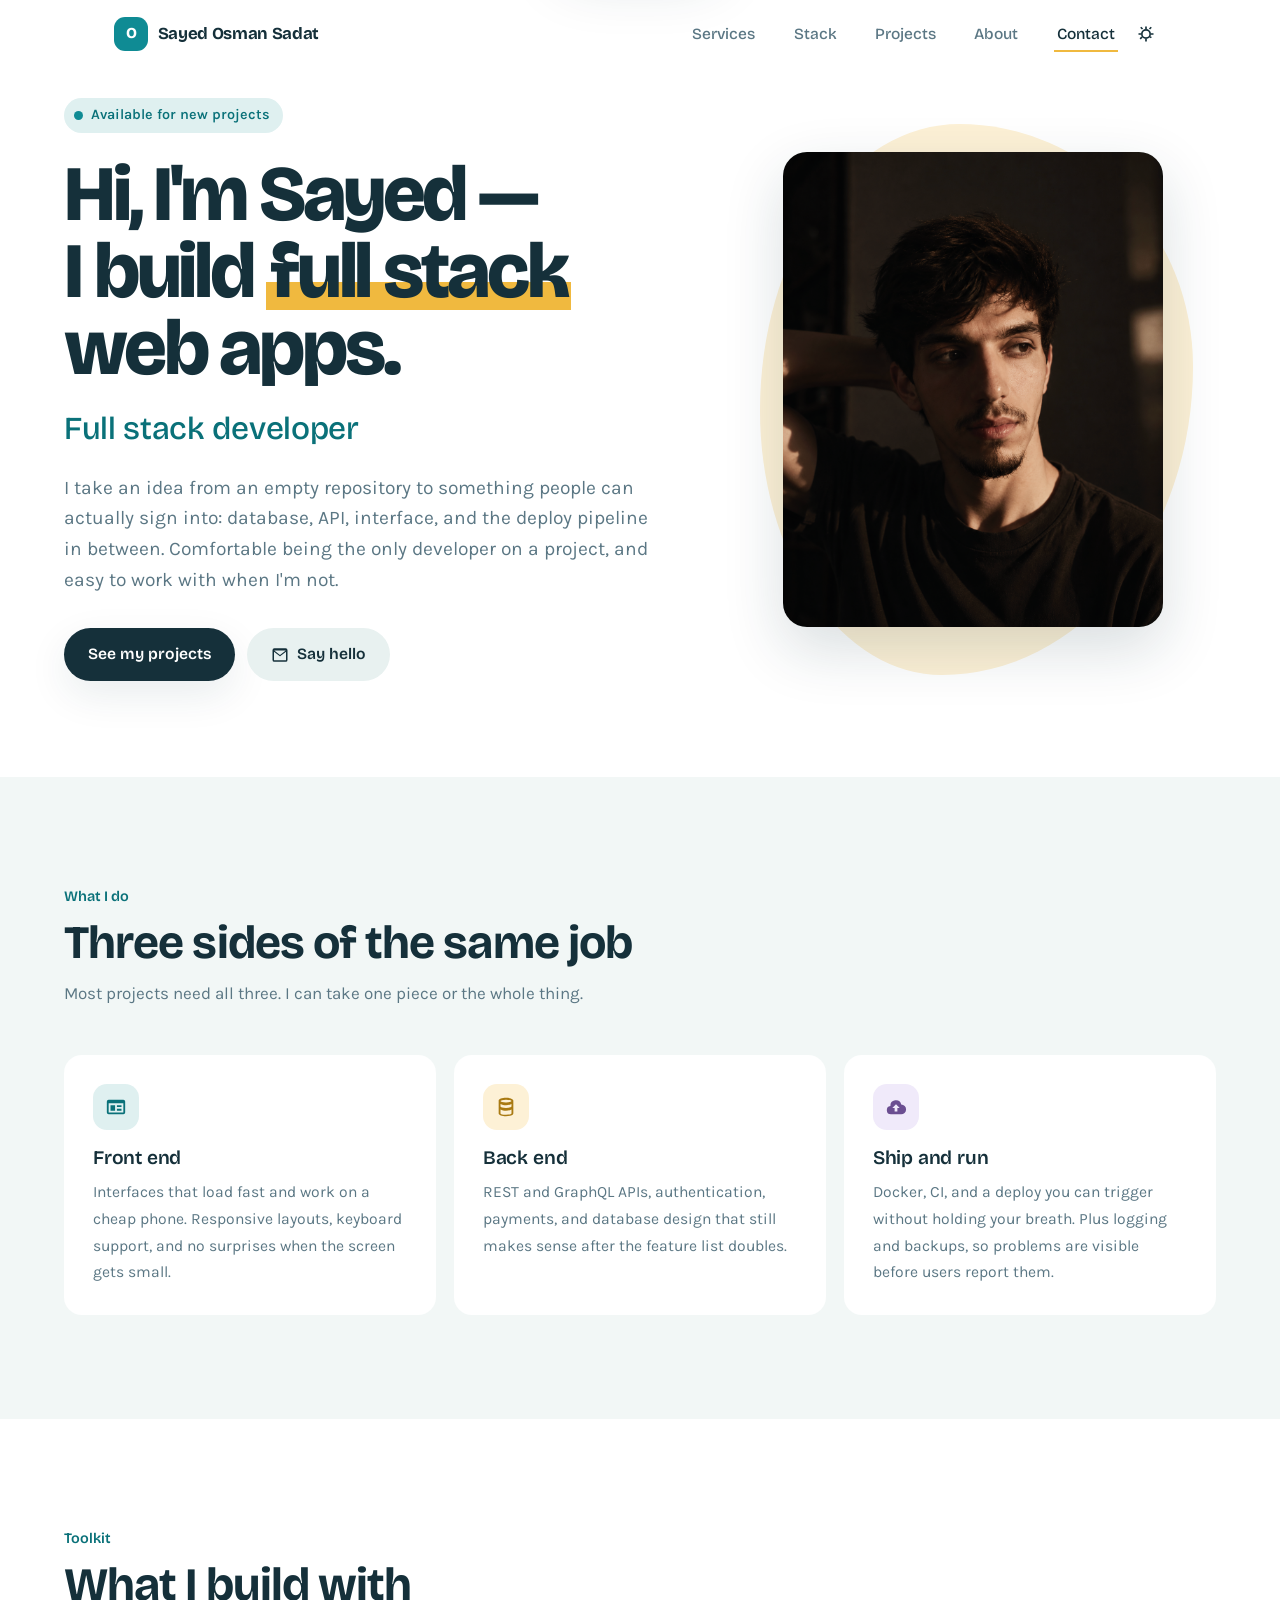
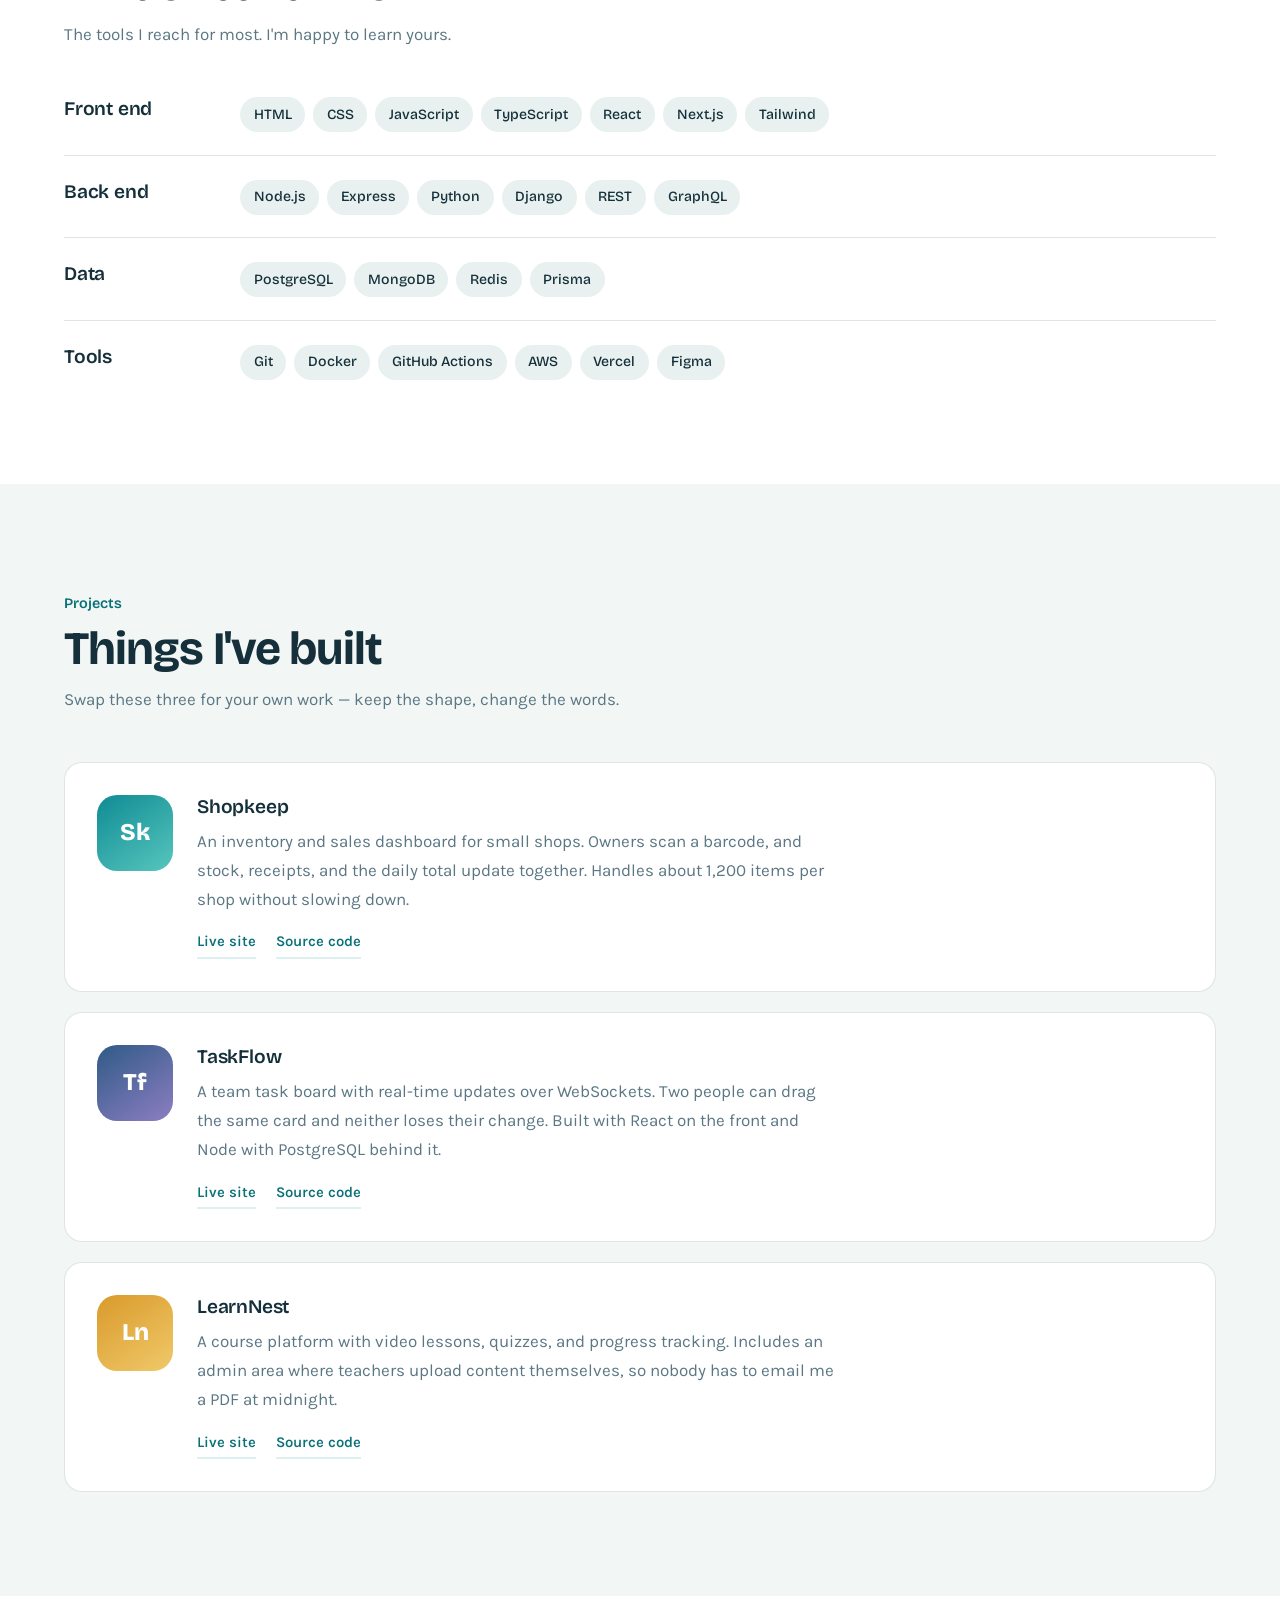
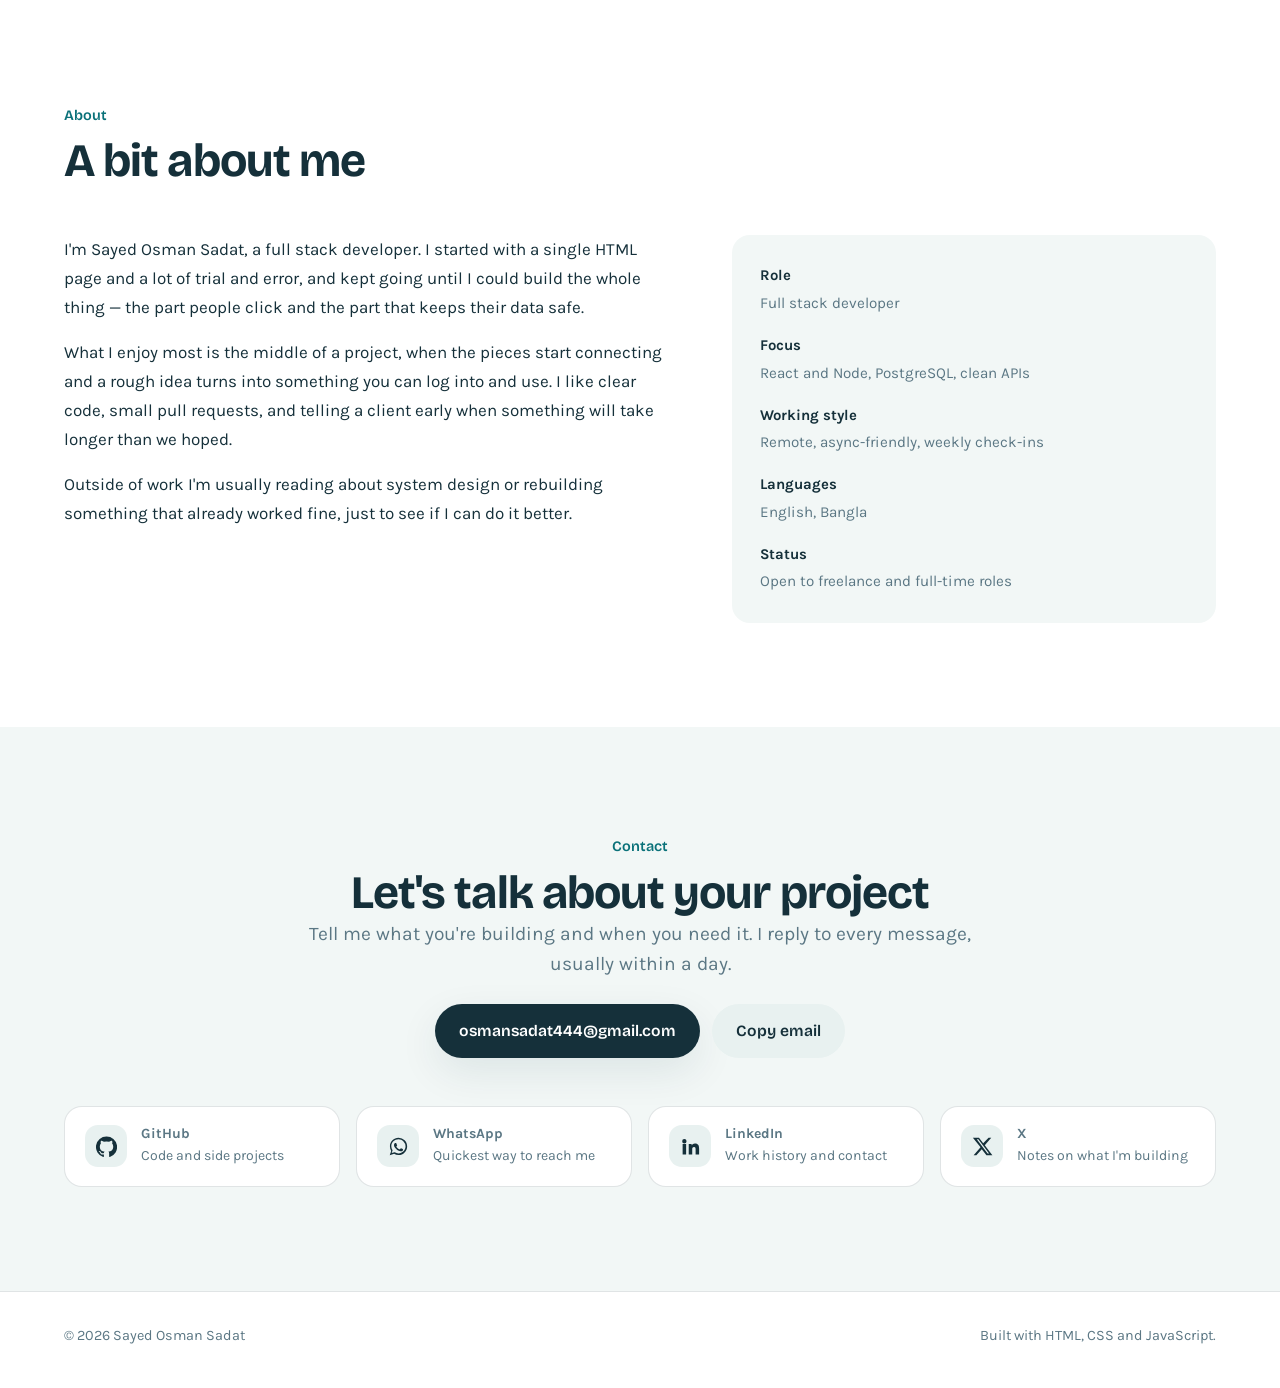
==== commit ecd87498: "Update index.html" ====
--- a/index.html
+++ b/index.html
@@ -58,7 +58,7 @@
 
         <div class="hero-actions">
           <a class="btn btn-solid" href="#projects">See my projects</a>
-          <a class="btn btn-soft" href="mailto:sayed@example.com">
+          <a class="btn btn-soft" href="mailto:osmansadat444@gmail.com">
             <svg viewBox="0 0 24 24" aria-hidden="true"><path d="M2 5.5A2.5 2.5 0 0 1 4.5 3h15A2.5 2.5 0 0 1 22 5.5v13a2.5 2.5 0 0 1-2.5 2.5h-15A2.5 2.5 0 0 1 2 18.5v-13Zm2.3.5 7.7 5.9L19.7 6H4.3ZM20 7.6l-7.4 5.7a1 1 0 0 1-1.2 0L4 7.6V18.5c0 .28.22.5.5.5h15a.5.5 0 0 0 .5-.5V7.6Z"/></svg>
             Say hello
           </a>
@@ -233,8 +233,8 @@
       <h2>Let's talk about your project</h2>
       <p class="lede">Tell me what you're building and when you need it. I reply to every message, usually within a day.</p>
       <div class="mail-row">
-        <a class="btn btn-solid" href="mailto:sayed@example.com">sayed@example.com</a>
-        <button class="btn btn-soft" id="copy-mail" type="button" data-mail="sayed@example.com">Copy email</button>
+        <a class="btn btn-solid" href="mailto:sayed@example.com">osmansadat444@gmail.com</a>
+        <button class="btn btn-soft" id="copy-mail" type="button" data-mail="osmansadat444@gmail.com">Copy email</button>
       </div>
     </div>
 
@@ -403,4 +403,4 @@
 </script>
 
 </body>
-</html>+</html>
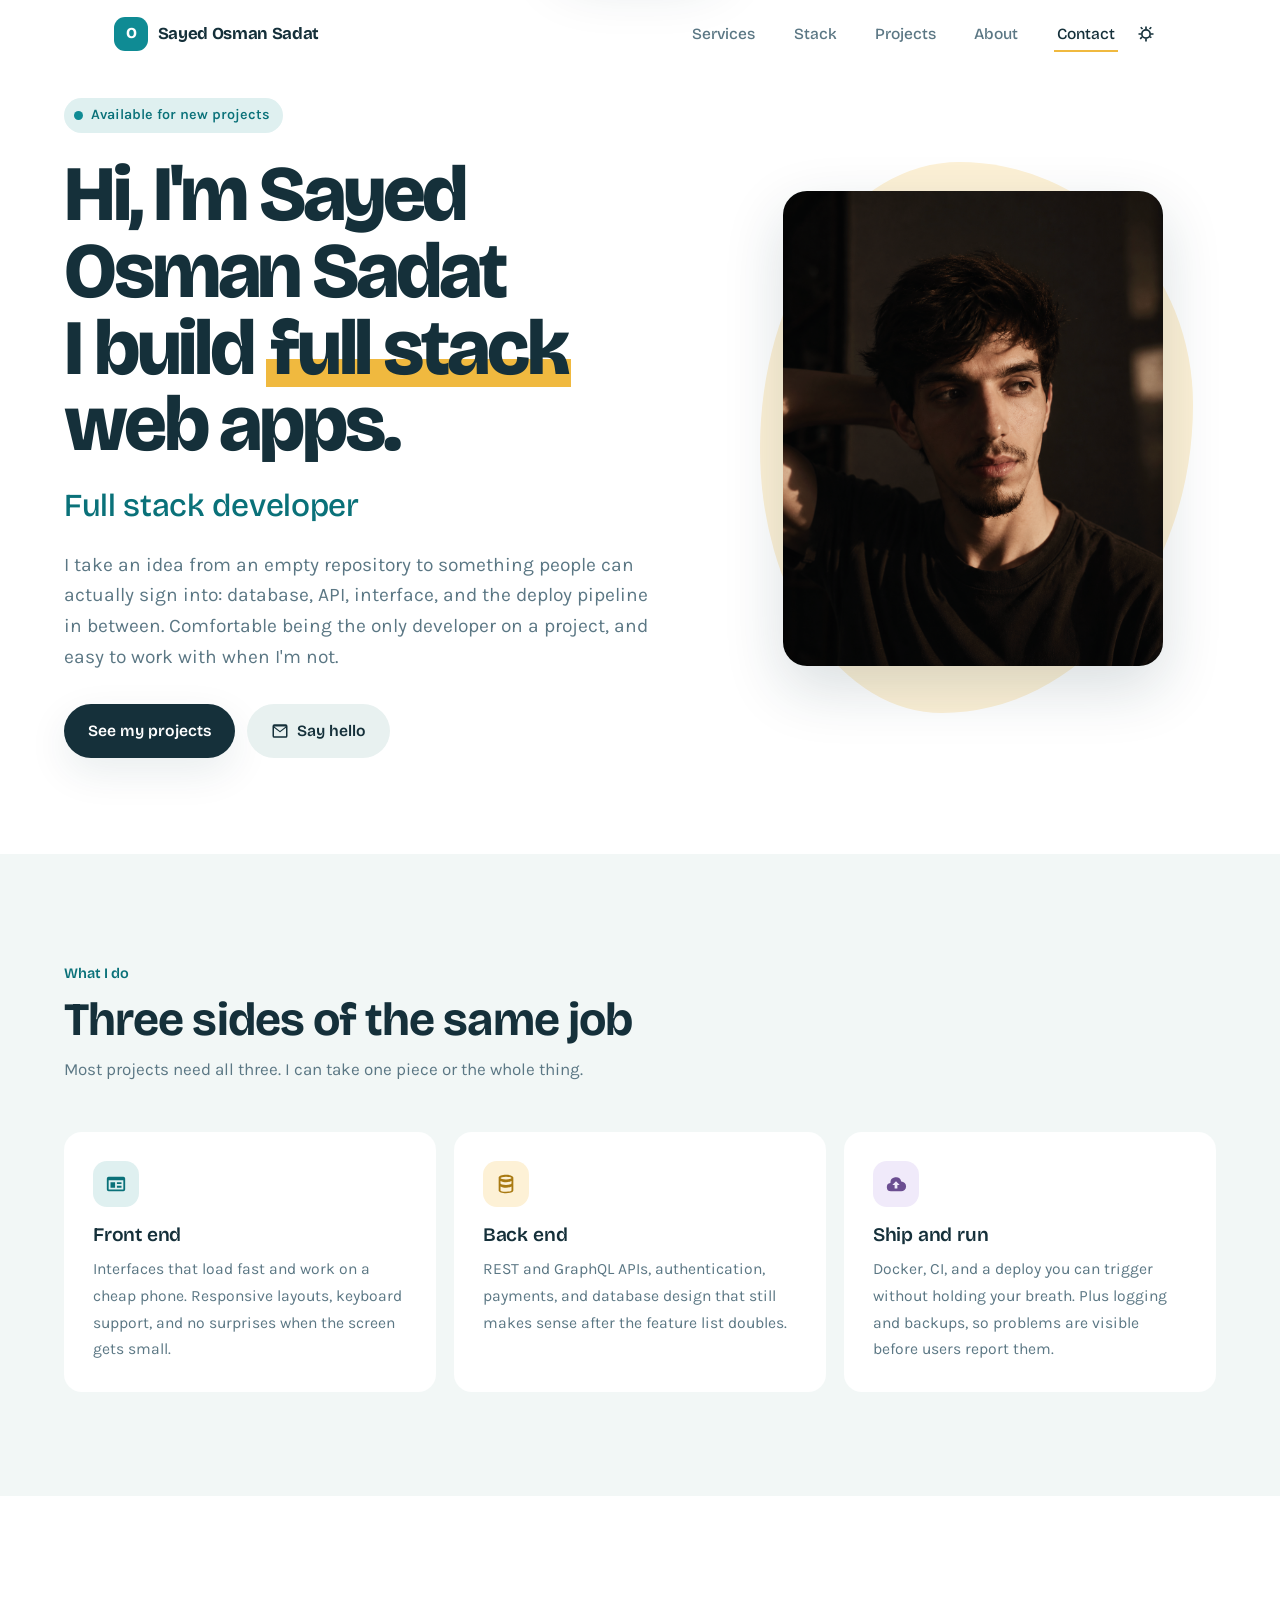
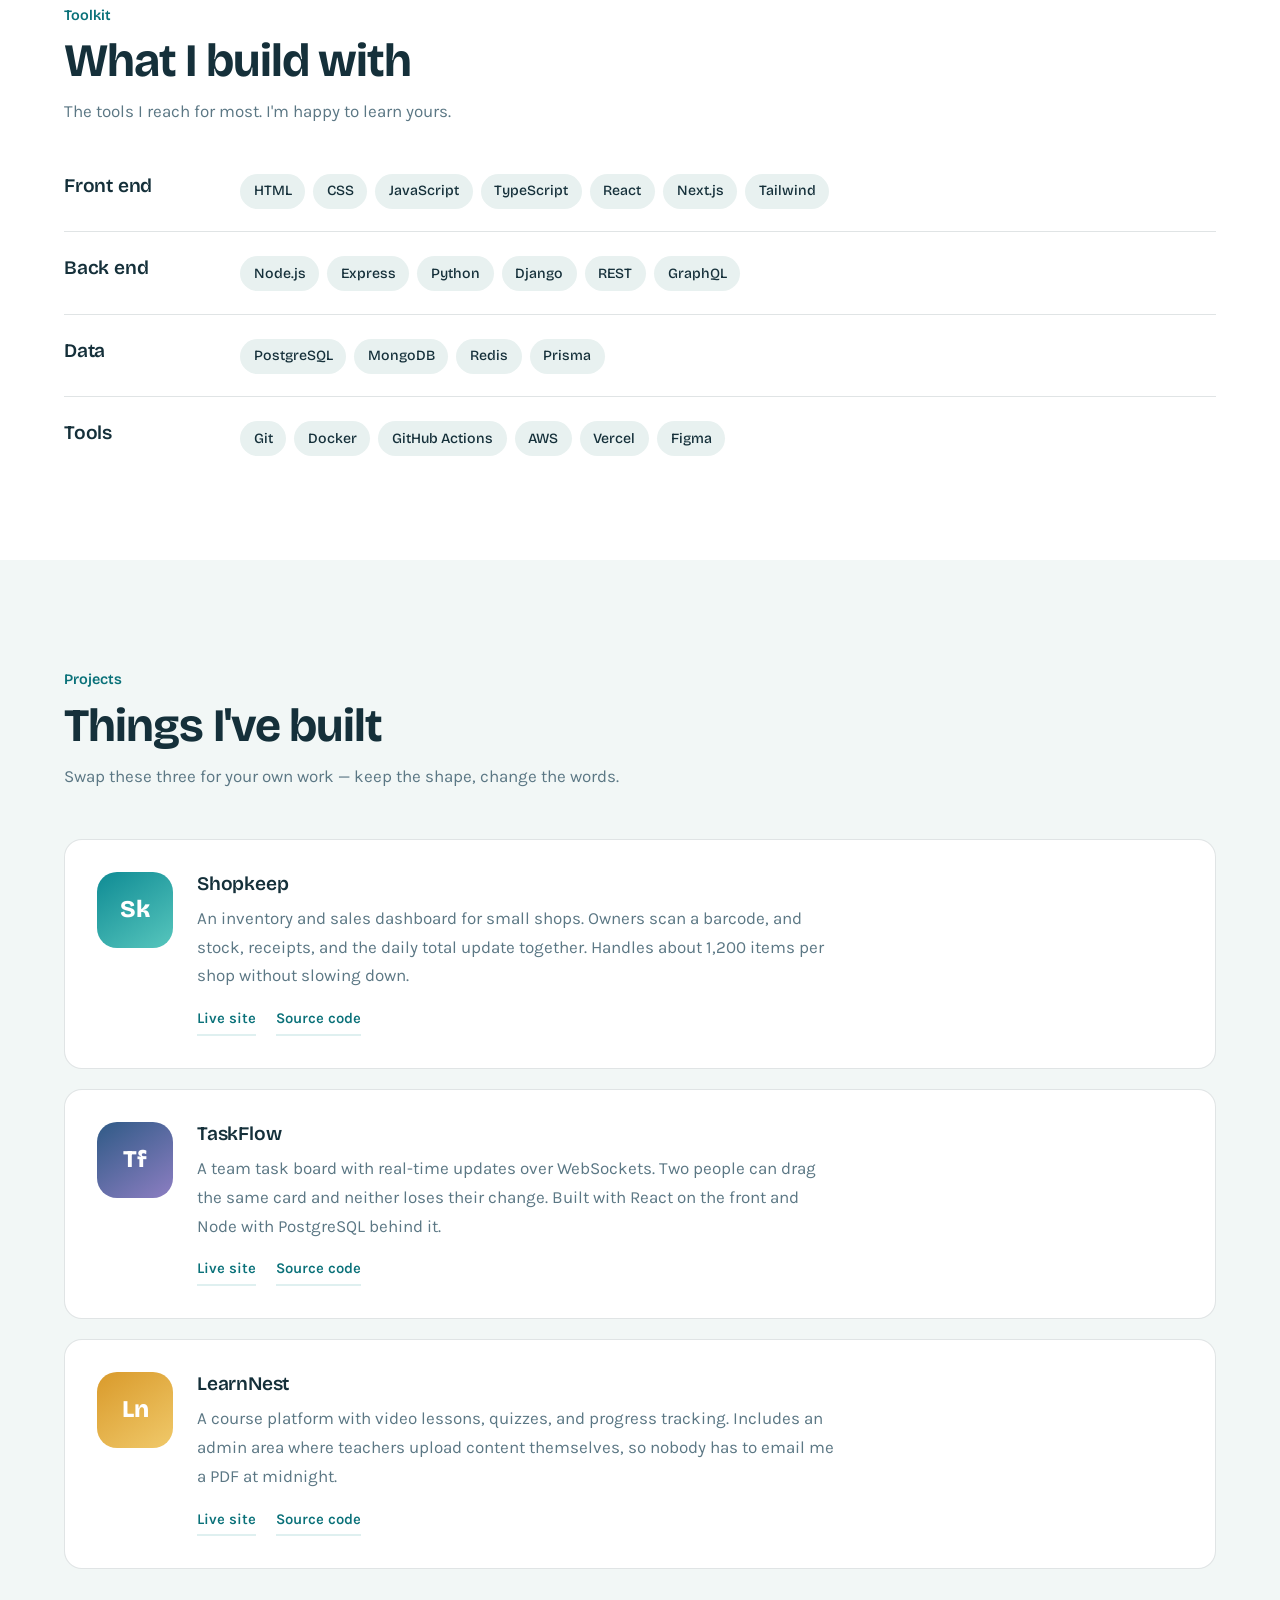
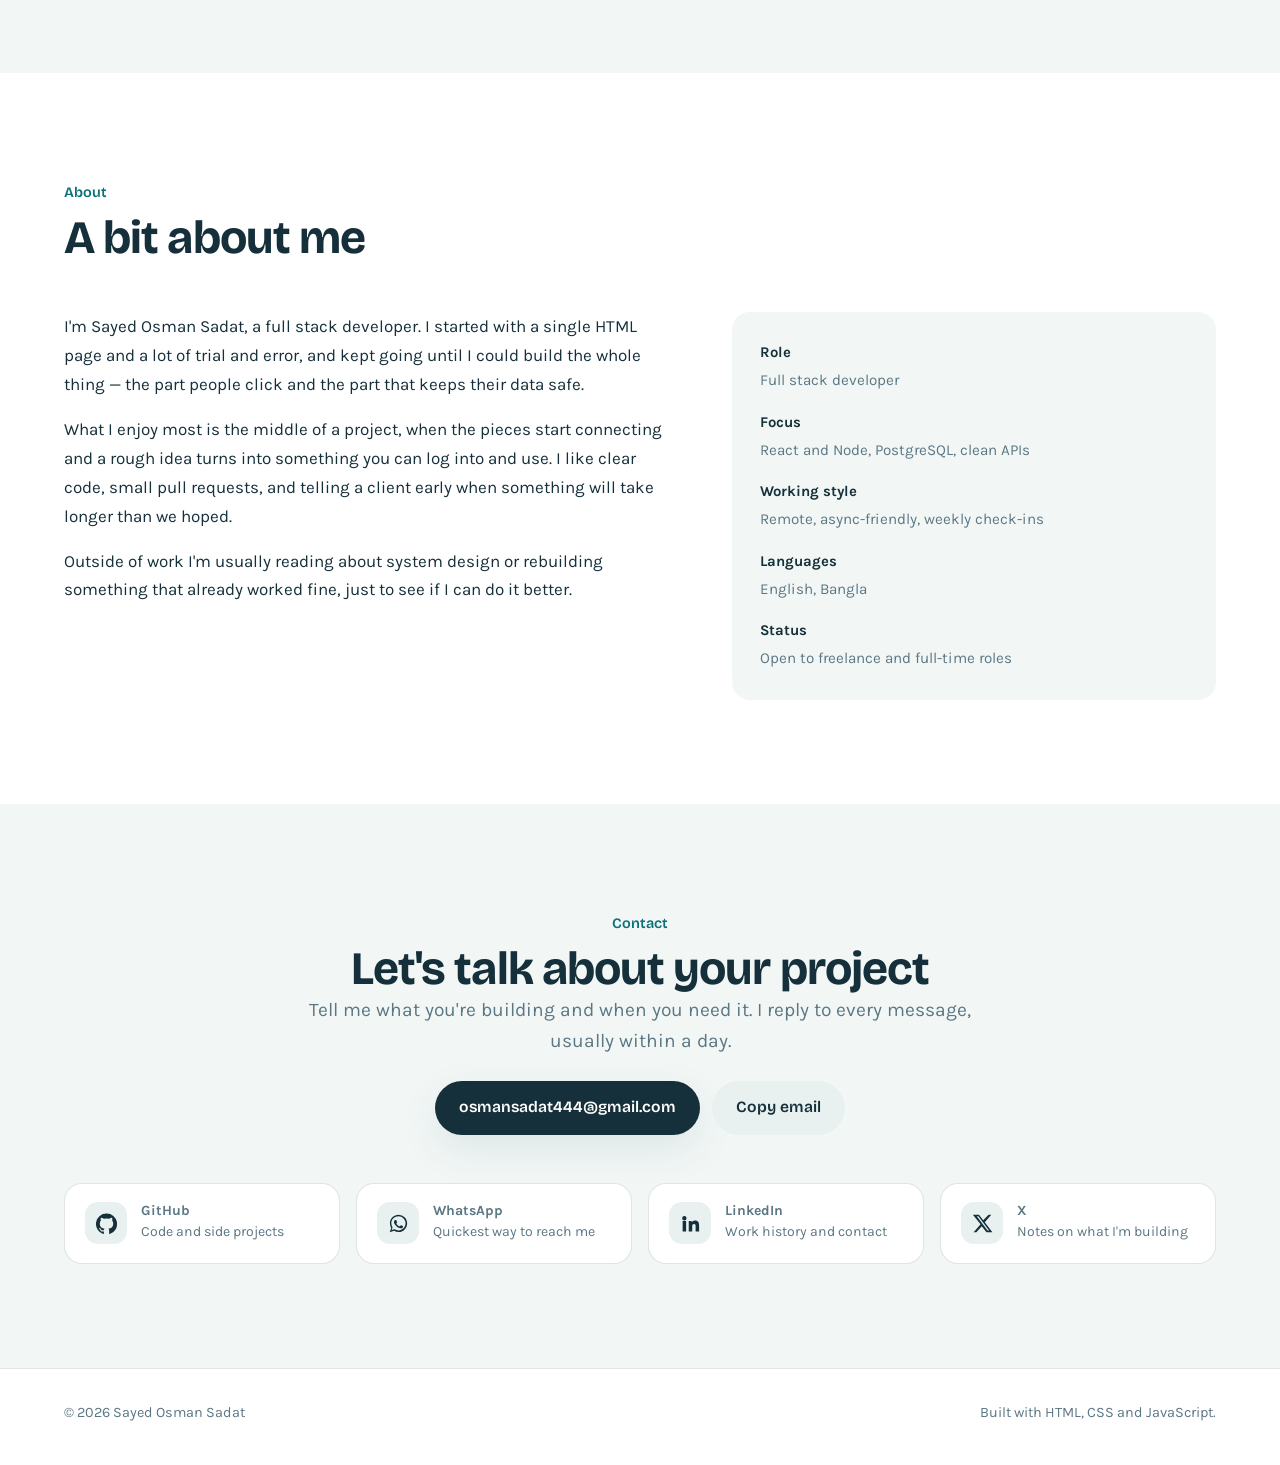
==== commit cc0bda20: "Update index.html" ====
--- a/index.html
+++ b/index.html
@@ -51,7 +51,7 @@
       <div>
         <p class="badge"><span class="pulse" aria-hidden="true"></span> Available for new projects</p>
 
-        <h1>Hi, I'm Sayed —<br>I build <span class="underline">full stack</span> web apps.</h1>
+        <h1>Hi, I'm Sayed Osman Sadat <br>I build <span class="underline">full stack</span> web apps.</h1>
         <p class="role">Full stack developer</p>
 
         <p class="lede">I take an idea from an empty repository to something people can actually sign into: database, API, interface, and the deploy pipeline in between. Comfortable being the only developer on a project, and easy to work with when I'm not.</p>
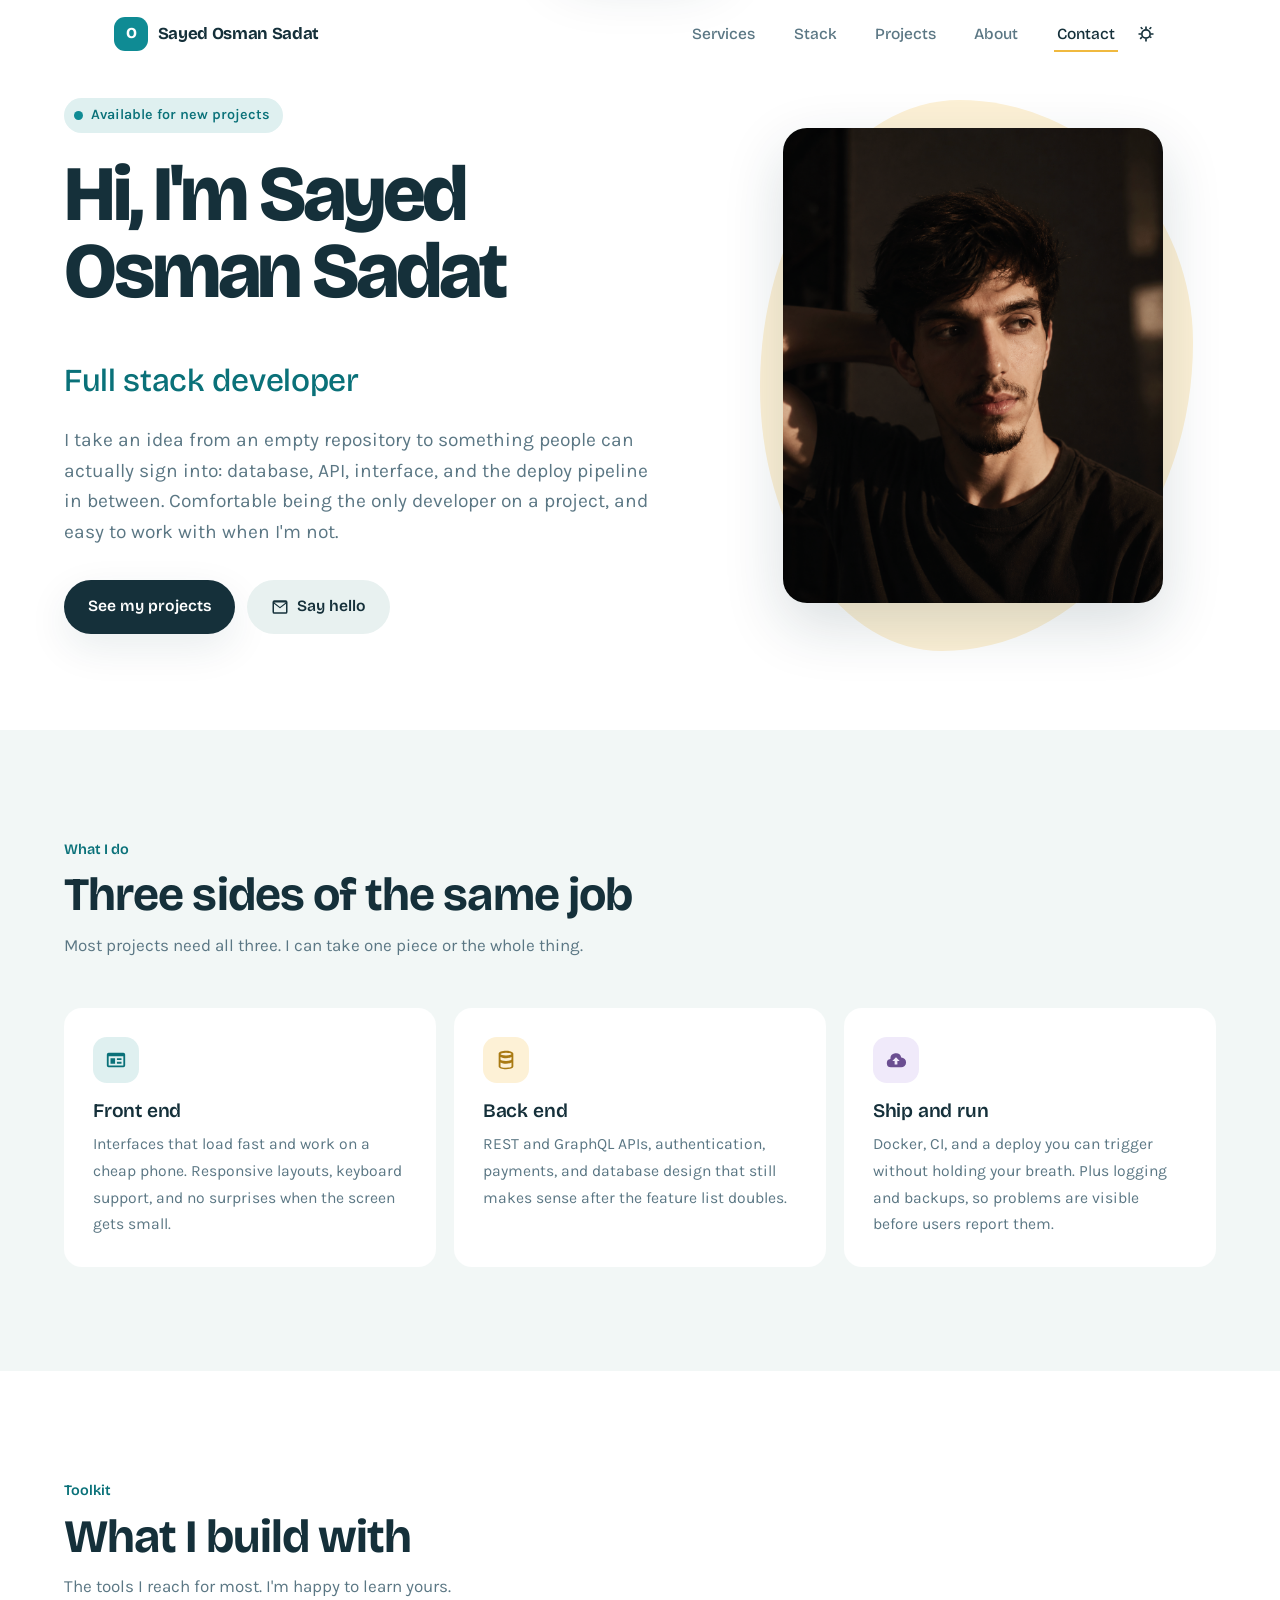
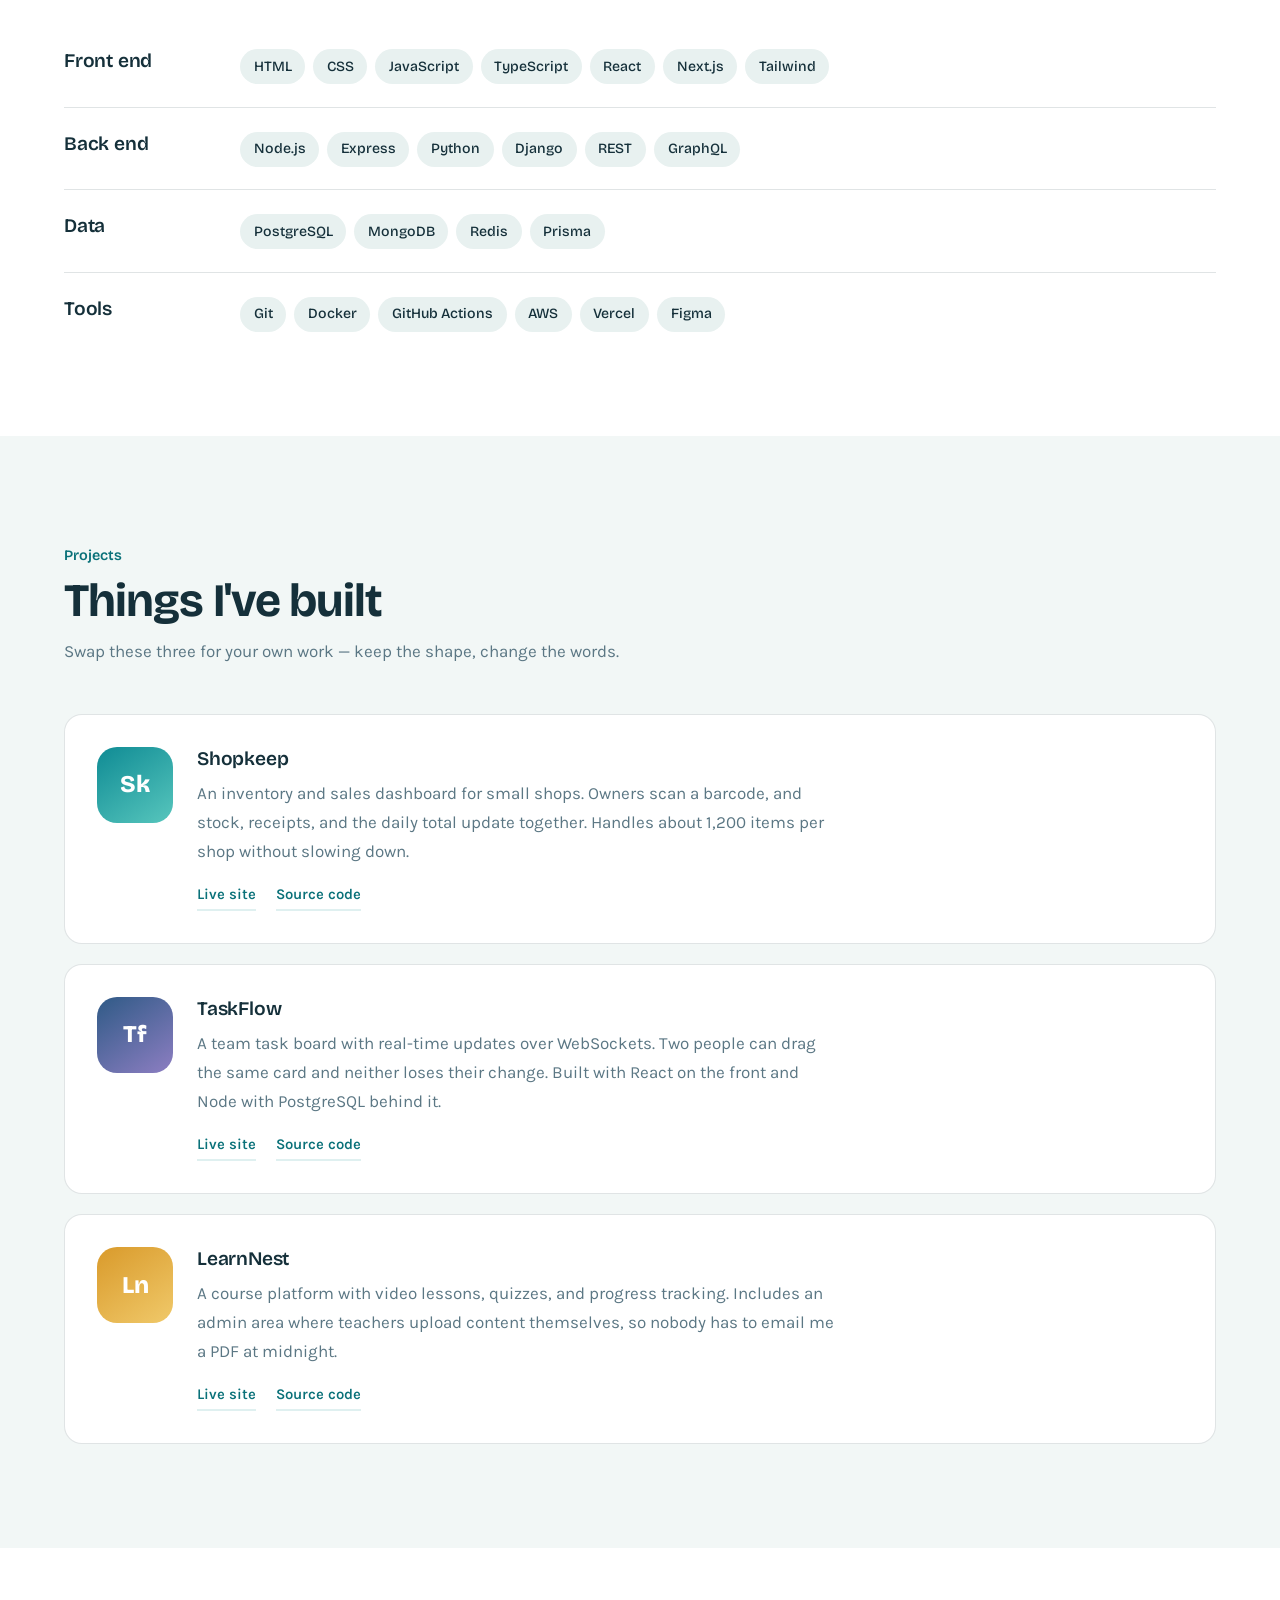
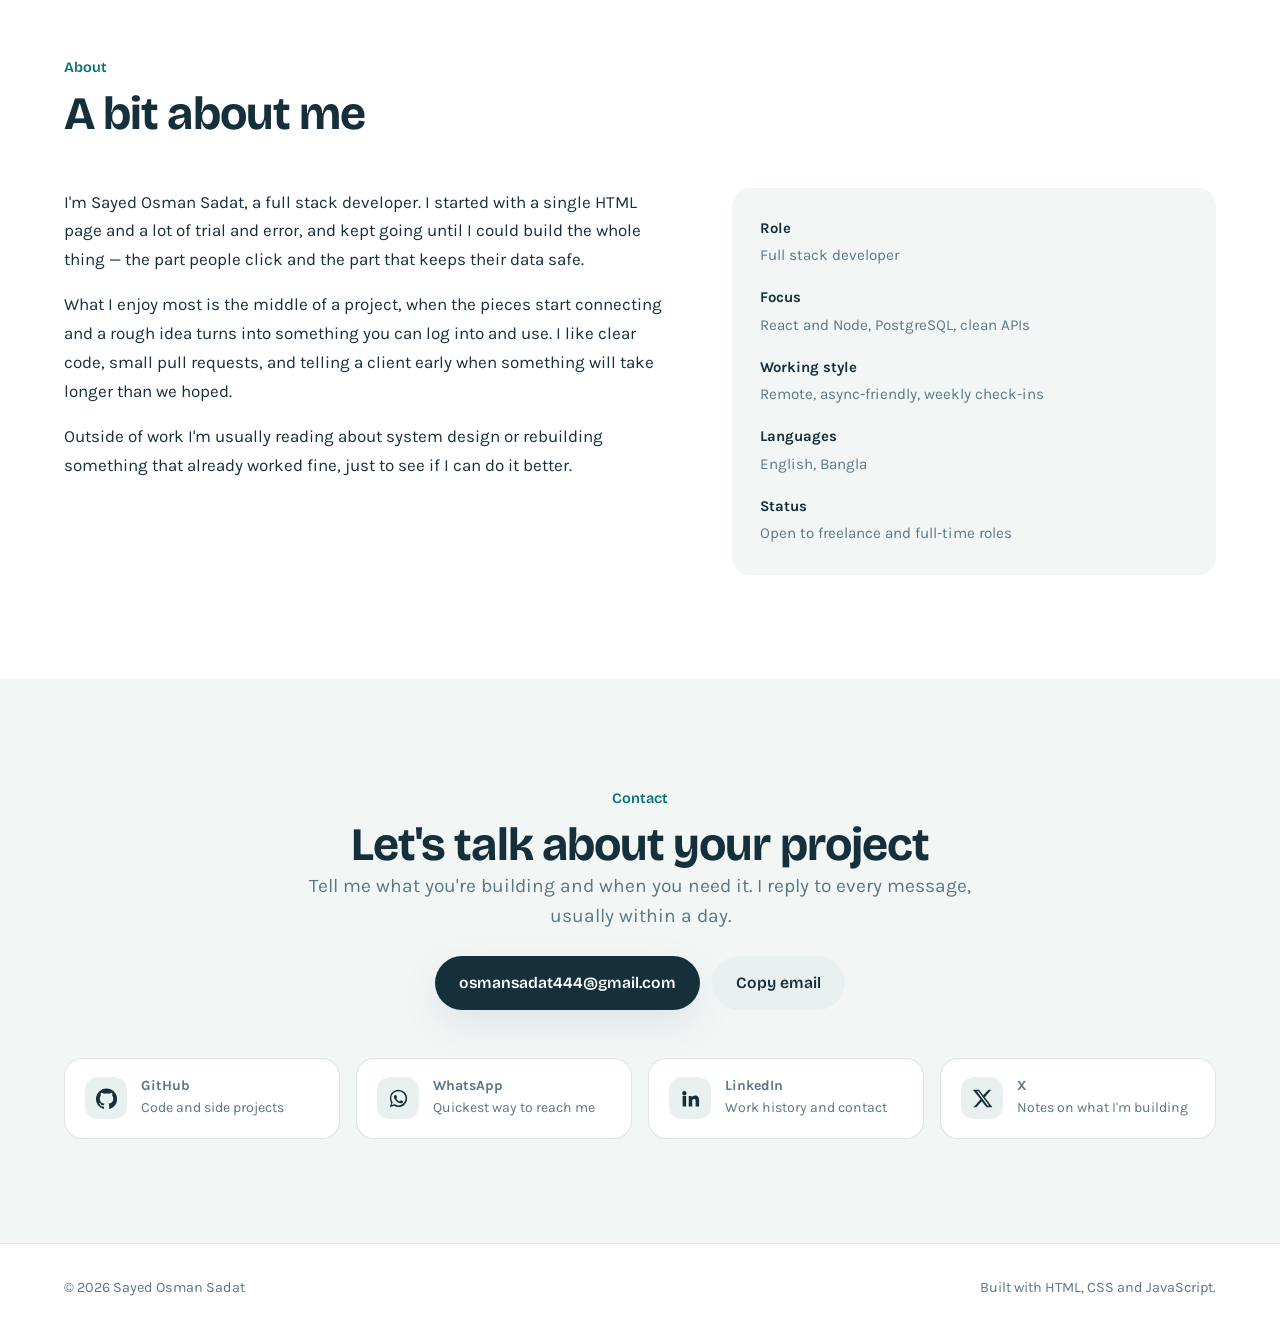
==== commit 2f7897b7: "Update index.html" ====
--- a/index.html
+++ b/index.html
@@ -51,7 +51,8 @@
       <div>
         <p class="badge"><span class="pulse" aria-hidden="true"></span> Available for new projects</p>
 
-        <h1>Hi, I'm Sayed Osman Sadat <br>I build <span class="underline">full stack</span> web apps.</h1>
+        <h1>Hi, I'm Sayed Osman Sadat </h1>
+        <br>
         <p class="role">Full stack developer</p>
 
         <p class="lede">I take an idea from an empty repository to something people can actually sign into: database, API, interface, and the deploy pipeline in between. Comfortable being the only developer on a project, and easy to work with when I'm not.</p>
@@ -260,7 +261,7 @@
         <span><strong>LinkedIn</strong><span>Work history and contact</span></span>
       </a>
 
-      <a class="link-card" href="https://x.com/your-username">
+      <a class="link-card" href="https://x.com/@osmansadat68157">
         <span class="ico" aria-hidden="true">
           <svg viewBox="0 0 24 24"><path d="M18.9 2H22l-7.4 8.45L23.3 22h-6.8l-5.32-6.96L4.98 22H1.86l7.92-9.05L1 2h6.97l4.81 6.36L18.9 2Zm-1.1 18.1h1.72L7.28 3.8H5.44l12.36 16.3Z"/></svg>
         </span>
